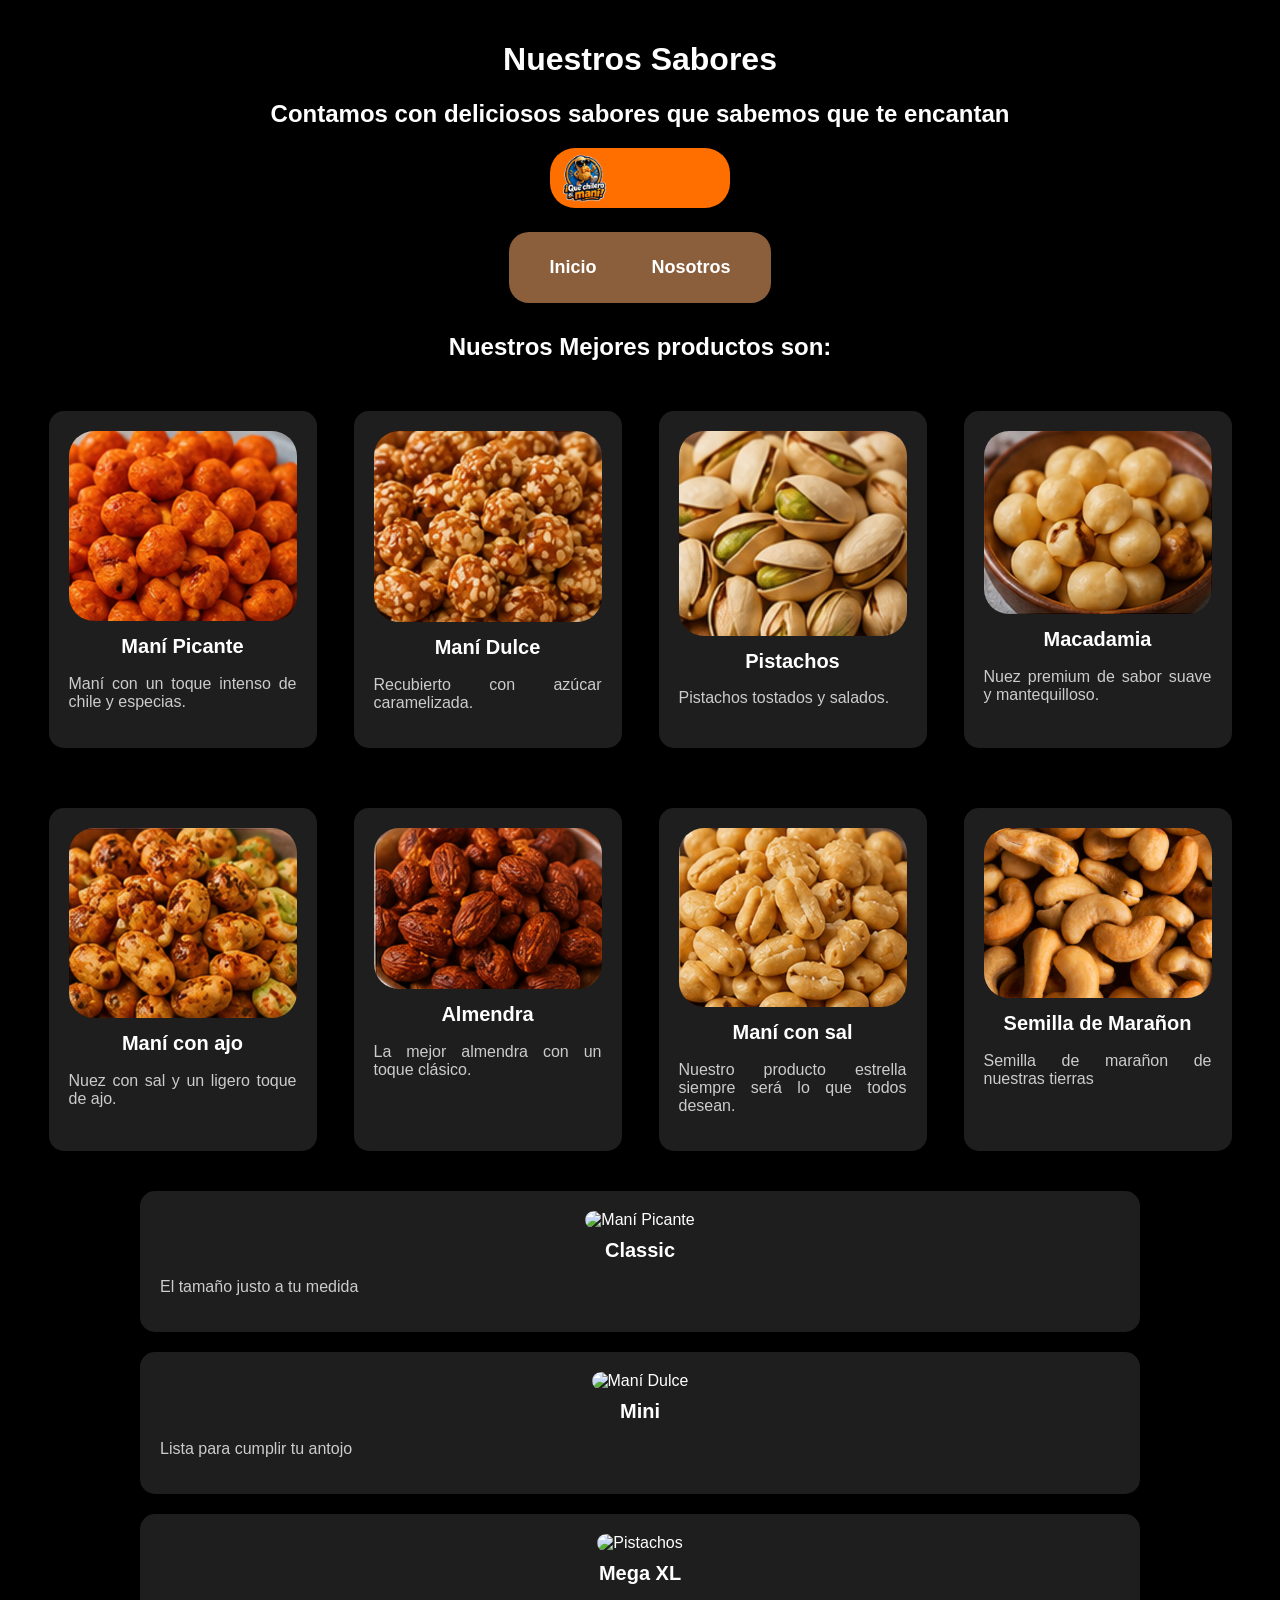
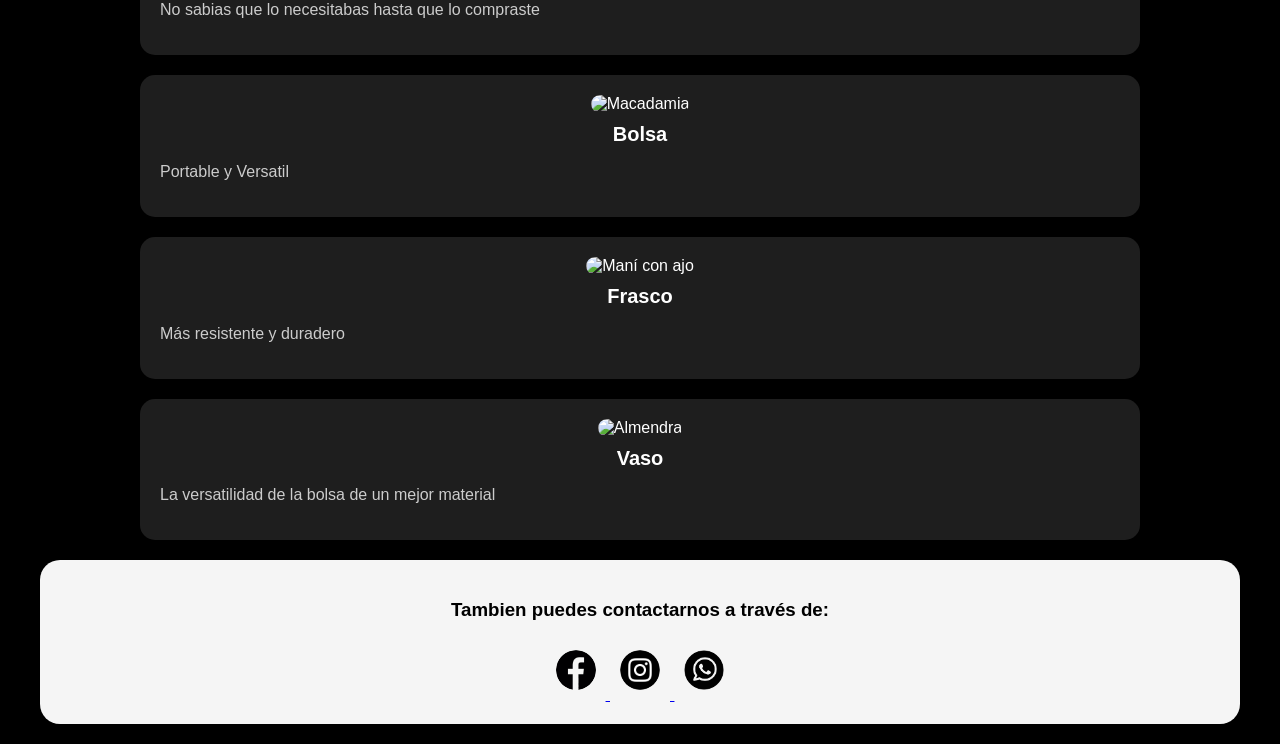
==== Catalogo_JDAH.html @ a7976452 "Update Catalogo_JDAH.html" ====
<!DOCTYPE html>
<html lang="es">
<head>
  <meta charset="UTF-8">
  <meta name="viewport" content="width=device-width, initial-scale=1.0">
  <title>Catálogo</title>
  <link rel="stylesheet" href="stylecatalogo.css">
</head>
<body>
  <div class="container">
    <header>
      <h1>Nuestros Sabores</h1>
      <h2>Contamos con deliciosos sabores que sabemos que te encantan</h2>
      <img src="banner.jpeg" alt="Banner" class="logo">
      <nav>
        <div class="menu">
          <a href="index.html">Inicio</a>
          <a href="Contacto_JDAH.html">Nosotros</a>
        </div>
      </nav>
    </header>

    <main>
      <h2>Nuestros Mejores productos son:</h2>
      <section class="catalogo">
        <article class="producto">
          <img src="manipicante.png" alt="Maní Picante">
          <h2>Maní Picante</h2>
          <p>Maní con un toque intenso de chile y especias.</p>
        </article>

        <article class="producto">
          <img src="garapinado.png" alt="Maní Dulce">
          <h2>Maní Dulce</h2>
          <p>Recubierto con azúcar caramelizada.</p>
        </article>

        <article class="producto">
          <img src="pistacho.png" alt="Pistachos">
          <h2>Pistachos</h2>
          <p>Pistachos tostados y salados.</p>
        </article>

        <article class="producto">
          <img src="macadamia.png" alt="Macadamia">
          <h2>Macadamia</h2>
          <p>Nuez premium de sabor suave y mantequilloso.</p>
        </article>

        <article class="producto">
          <img src="maniconajo.png" alt="Maní con ajo">
          <h2>Maní con ajo</h2>
          <p>Nuez con sal y un ligero toque de ajo.</p>
        </article>

        <article class="producto">
          <img src="almendra.png" alt="Almendra">
          <h2>Almendra</h2>
          <p>La mejor almendra con un toque clásico.</p>
        </article>
        
        <article class="producto">
          <img src="maniconsal.png" alt="Maní con sal">
          <h2>Maní con sal</h2>
          <p>Nuestro producto estrella siempre será lo que todos desean.</p>
        </article>
              </article>

        <article class="producto">
          <img src="semillasmaranon.png" alt="Maní Dulce">
          <h2>Semilla de Marañon</h2>
          <p>Semilla de marañon de nuestras tierras</p>
        </article>
      </section>
       <section class="presentacion">
        <article class="producto">
          <img src="classic.png" alt="Maní Picante">
          <h2>Classic</h2>
          <p>El tamaño justo a tu medida</p>
        </article>

        <article class="producto">
          <img src="mini.png" alt="Maní Dulce">
          <h2>Mini</h2>
          <p>Lista para cumplir tu antojo</p>
        </article>

        <article class="producto">
          <img src="MegaXL.png" alt="Pistachos">
          <h2>Mega XL</h2>
          <p>No sabias que lo necesitabas hasta que lo compraste</p>
        </article>

        <article class="producto">
          <img src="bolsa.png" alt="Macadamia">
          <h2>Bolsa</h2>
          <p>Portable y Versatil</p>
        </article>

        <article class="producto">
          <img src="frasco.png" alt="Maní con ajo">
          <h2>Frasco</h2>
          <p>Más resistente y duradero</p>
        </article>

        <article class="producto">
          <img src="vaso.png" alt="Almendra">
          <h2>Vaso</h2>
          <p>La versatilidad de la bolsa de un mejor material</p>
        </article>
      </section>
    </main>

    <footer>
            <h3>Tambien puedes contactarnos a través de:</h3>
            <a href="https://www.facebook.com/" target="_blank">
                <img src="Facebook.png" alt="Facebook" width="40" height="40" />
            </a>
            <a href="https://www.instagram.com/" target="_blank">
                <img src="Instagram.png" alt="Facebook" width="40" height="40" />
            </a>
            <a href="https://www.whatsapp.com/" target="_blank">
                <img src="whatsapp.png" alt="Facebook" width="40" height="40" />
            </a>
    </footer>
  </div>
</body>
</html>
---- stylecatalogo.css ----
body {
    font-family: Verdana, Geneva, Tahoma, sans-serif;
    background-color: black;
    color: white;
    margin: 0;
    padding: 20px;
    text-align: center;
}

.container {
    max-width: 1200px;
    margin: auto;
}

header {
    text-align: center;
    margin-bottom: 30px;
}

.logo {
    width: 180px;
}

img {
    max-width: 100%;
    height: auto;
    border-radius: 25px;
    transition: all 0.3s ease-in-out;
}

img:hover {
    transform: scale(1.05);
}
nav {
    display: flex;
    justify-content: center;
    margin-top: 20px;
}

.menu {
    background-color: #8B5E3C;
    padding: 15px 25px;
    border-radius: 20px;
    display: flex;
    gap: 25px;
    box-shadow: 0px 4px 10px rgba(0,0,0,0.2);
    transition: all 0.3s ease-in-out;
}

.menu a {
    color: white;
    text-decoration: none;
    font-family: Arial, sans-serif;
    font-size: 18px;
    font-weight: bold;
    padding: 10px 15px;
    border-radius: 12px;
    transition: all 0.3s ease-in-out;
}

.menu a:hover {
    background-color: rgba(255,255,255,0.25);
    transform: scale(1.1);
}

main {
    animation: fadeIn 1s ease-in-out;
}

article {
    background-color: #1E1E1E;
    padding: 25px;
    margin: 20px auto;
    border-radius: 20px;
    width: 80%;
    box-shadow: 0px 4px 12px rgba(0,0,0,0.3);
    transition: all 0.3s ease-in-out;
    animation: fadeUp 0.8s ease-in-out;
}

article:hover {
    transform: translateY(-5px);
}

article p {
    text-align: justify;
}

footer {
    background-color: whitesmoke;
    color: black;
    text-align: center;
    padding: 20px;
    border-radius: 20px;
}

footer img {
    margin: 10px;
    transition: all 0.3s ease-in-out;
}

footer img:hover {
    transform: scale(1.25);
}

@keyframes fadeIn {
    from { opacity: 0; }
    to { opacity: 1; }
}

@keyframes fadeUp {
    from { opacity: 0; transform: translateY(20px); }
    to { opacity: 1; transform: translateY(0); }
}

@media (max-width: 768px) {
    nav {
        flex-direction: column;
        align-items: center;
    }

    .menu {
        flex-direction: column;
        width: 100%;
        text-align: center;
        display: flex; 
    }

    .menu a {
        display: block;
        padding: 12px;
        font-size: 18px;
    }
}

.catalogo {
    display: grid;
    grid-template-columns: repeat(auto-fit, minmax(250px, 1fr));
    gap: 20px;
    margin-top: 30px;
}

.producto {
    background-color: #1E1E1E;
    padding: 20px;
    border-radius: 15px;
    box-shadow: 0px 4px 12px rgba(0,0,0,0.3);
    transition: all 0.3s ease-in-out;
    animation: fadeUp 0.8s ease-in-out;
}

.producto:hover {
    transform: translateY(-5px);
}

.producto h2 {
    margin-top: 10px;
    font-size: 20px;
    color: #fff;
}

.producto p {
    text-align: justify;
    font-size: 16px;
    color: #ccc;
}
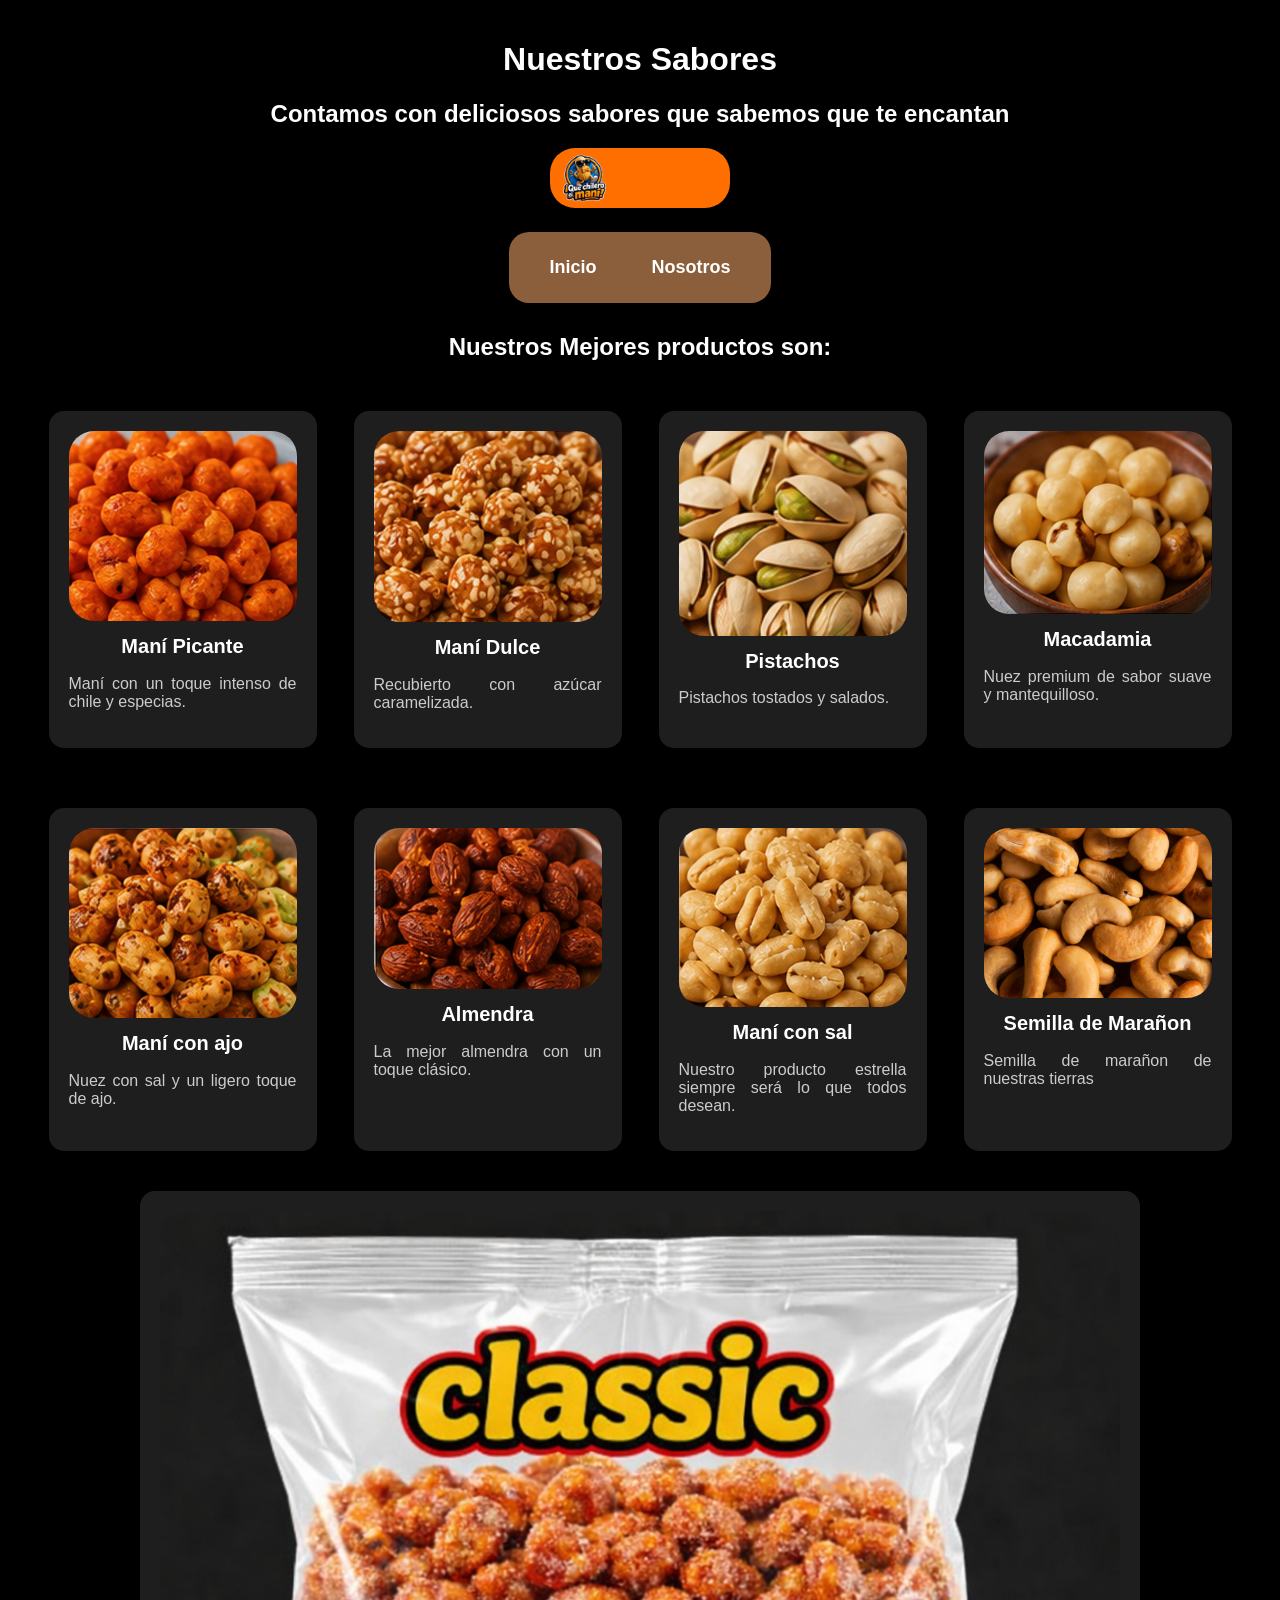
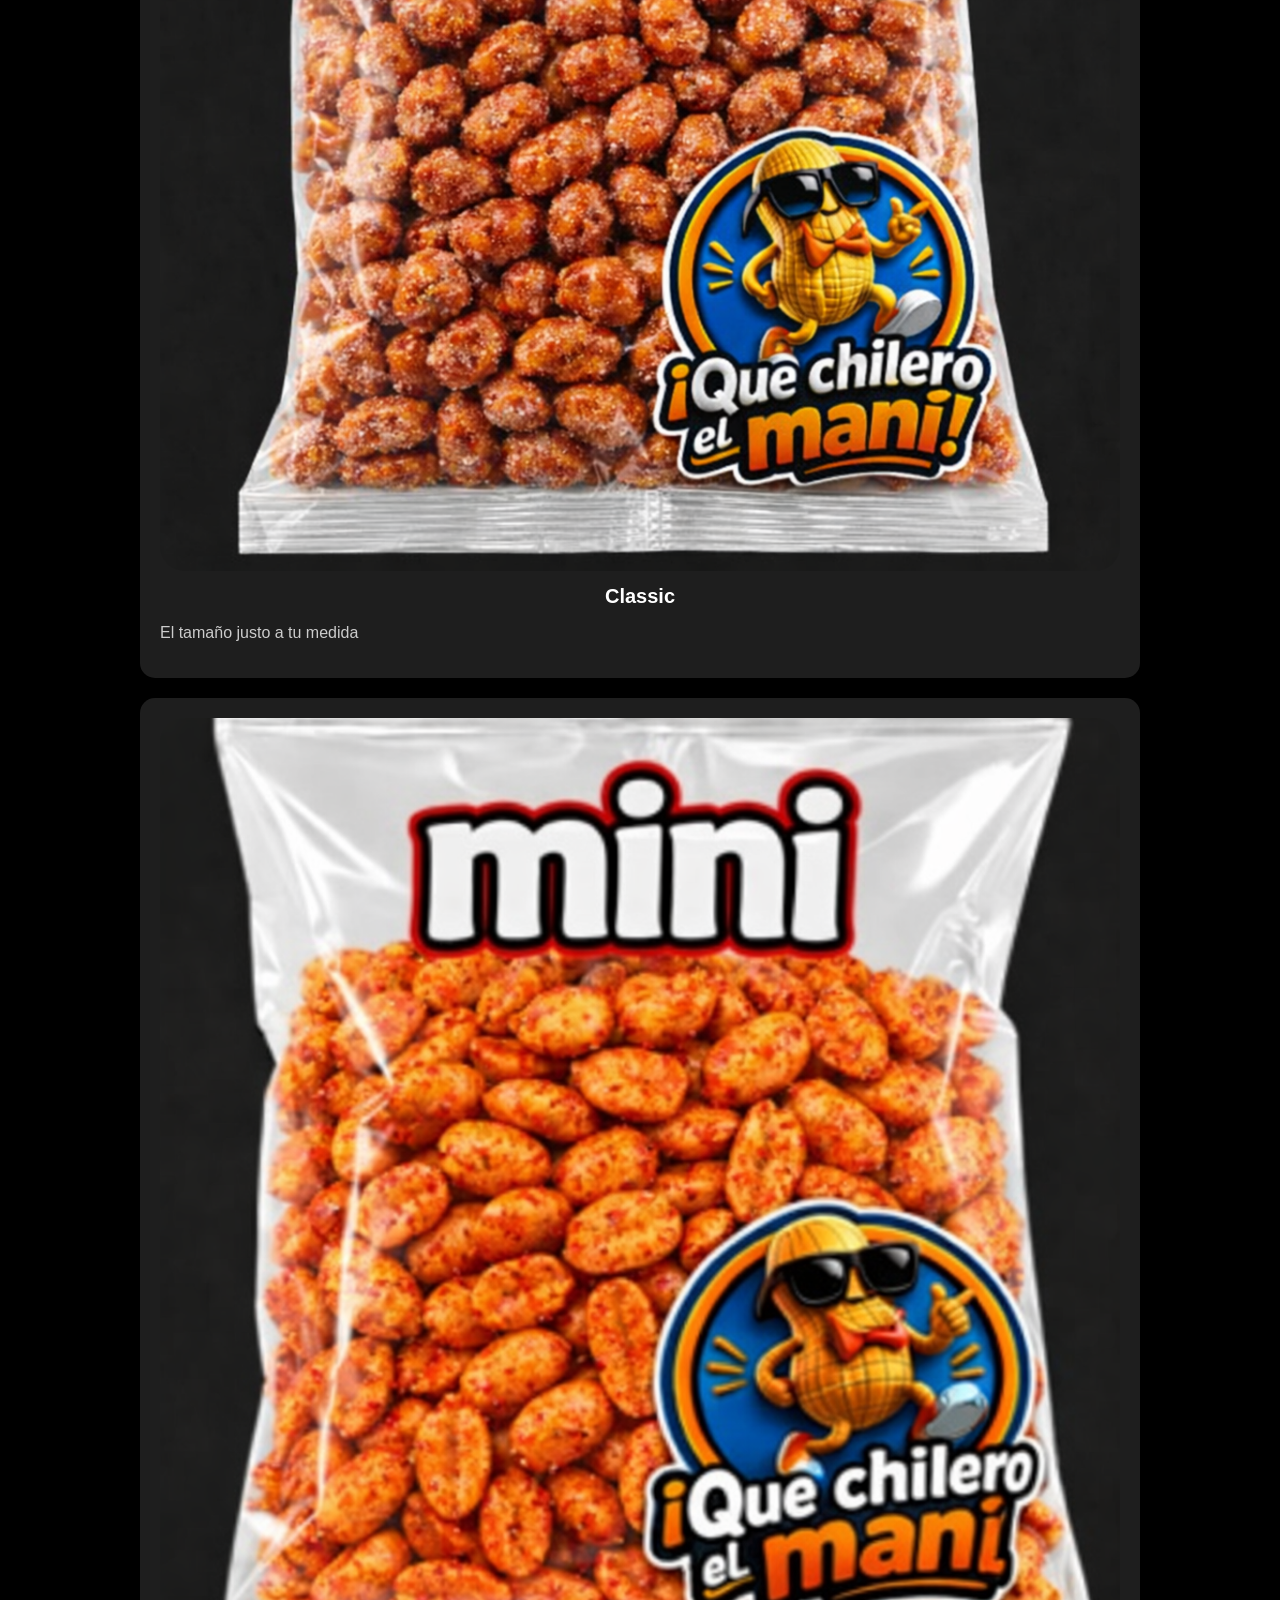
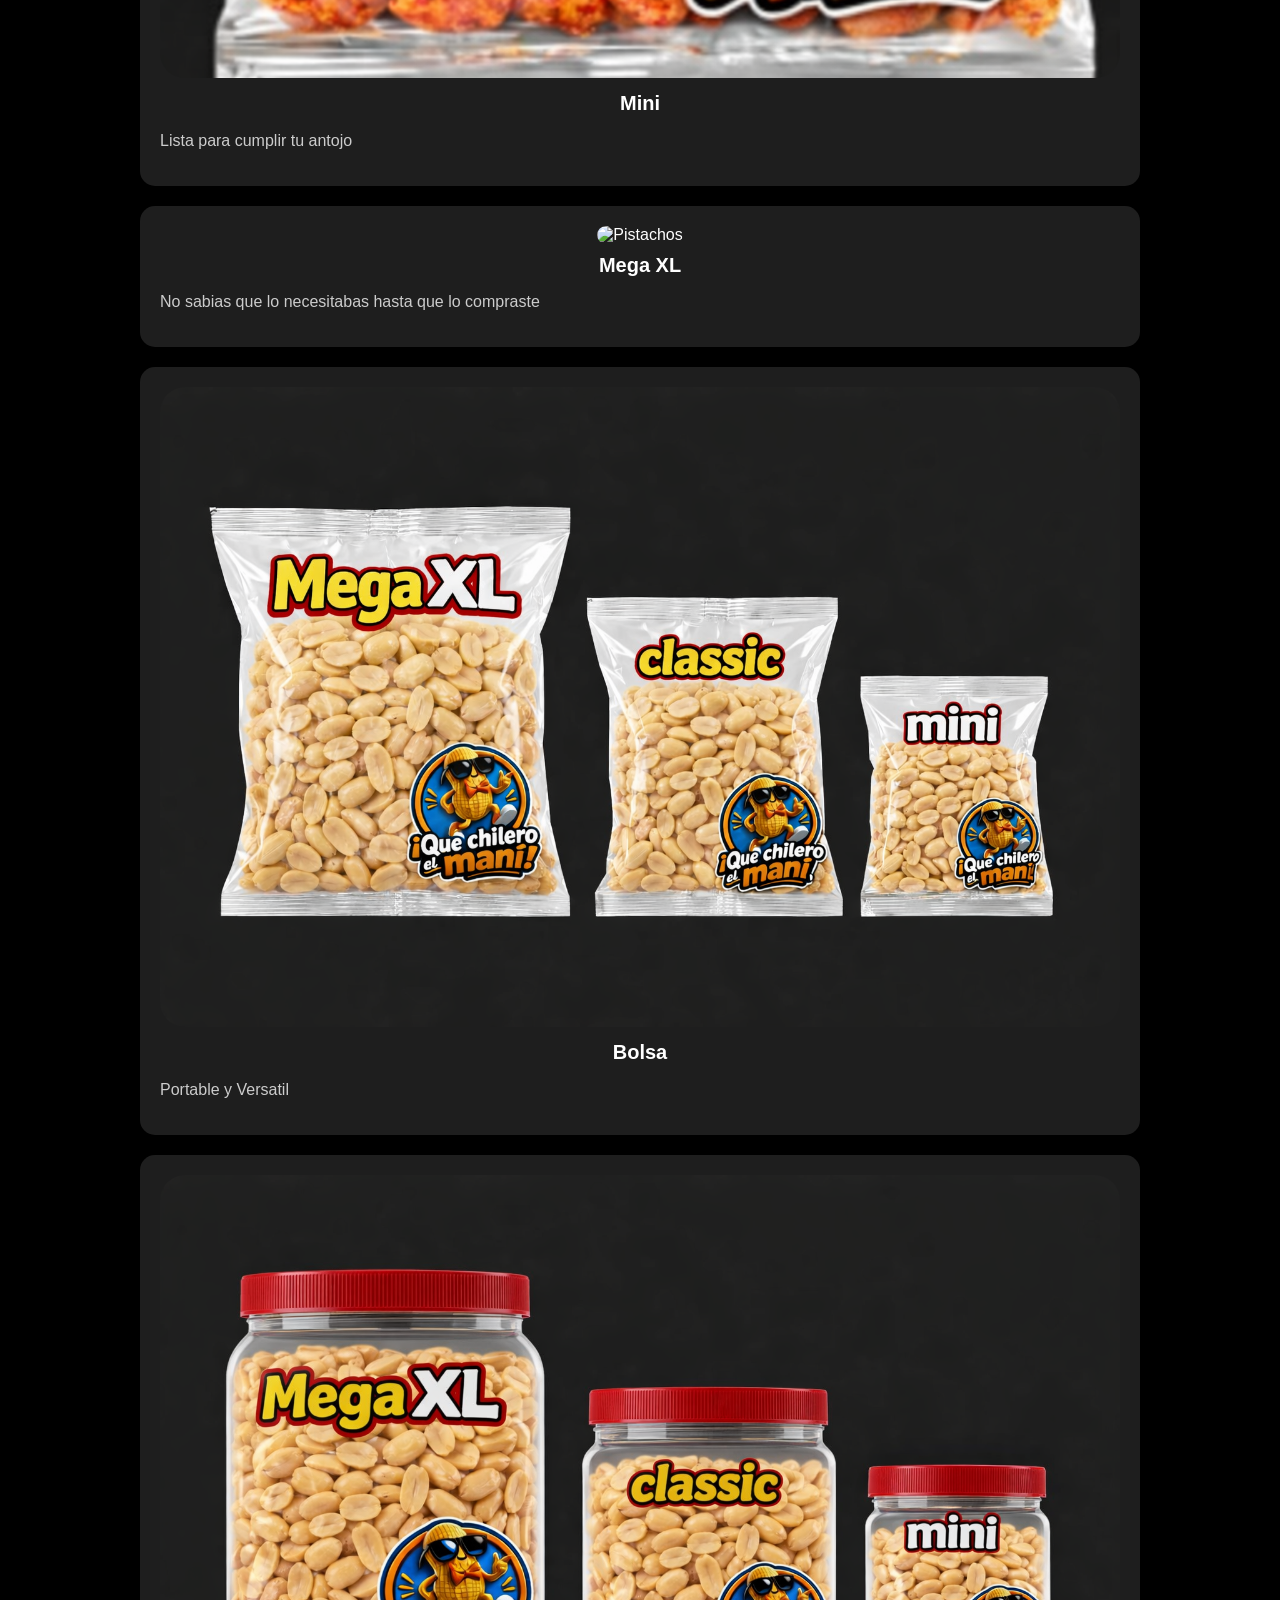
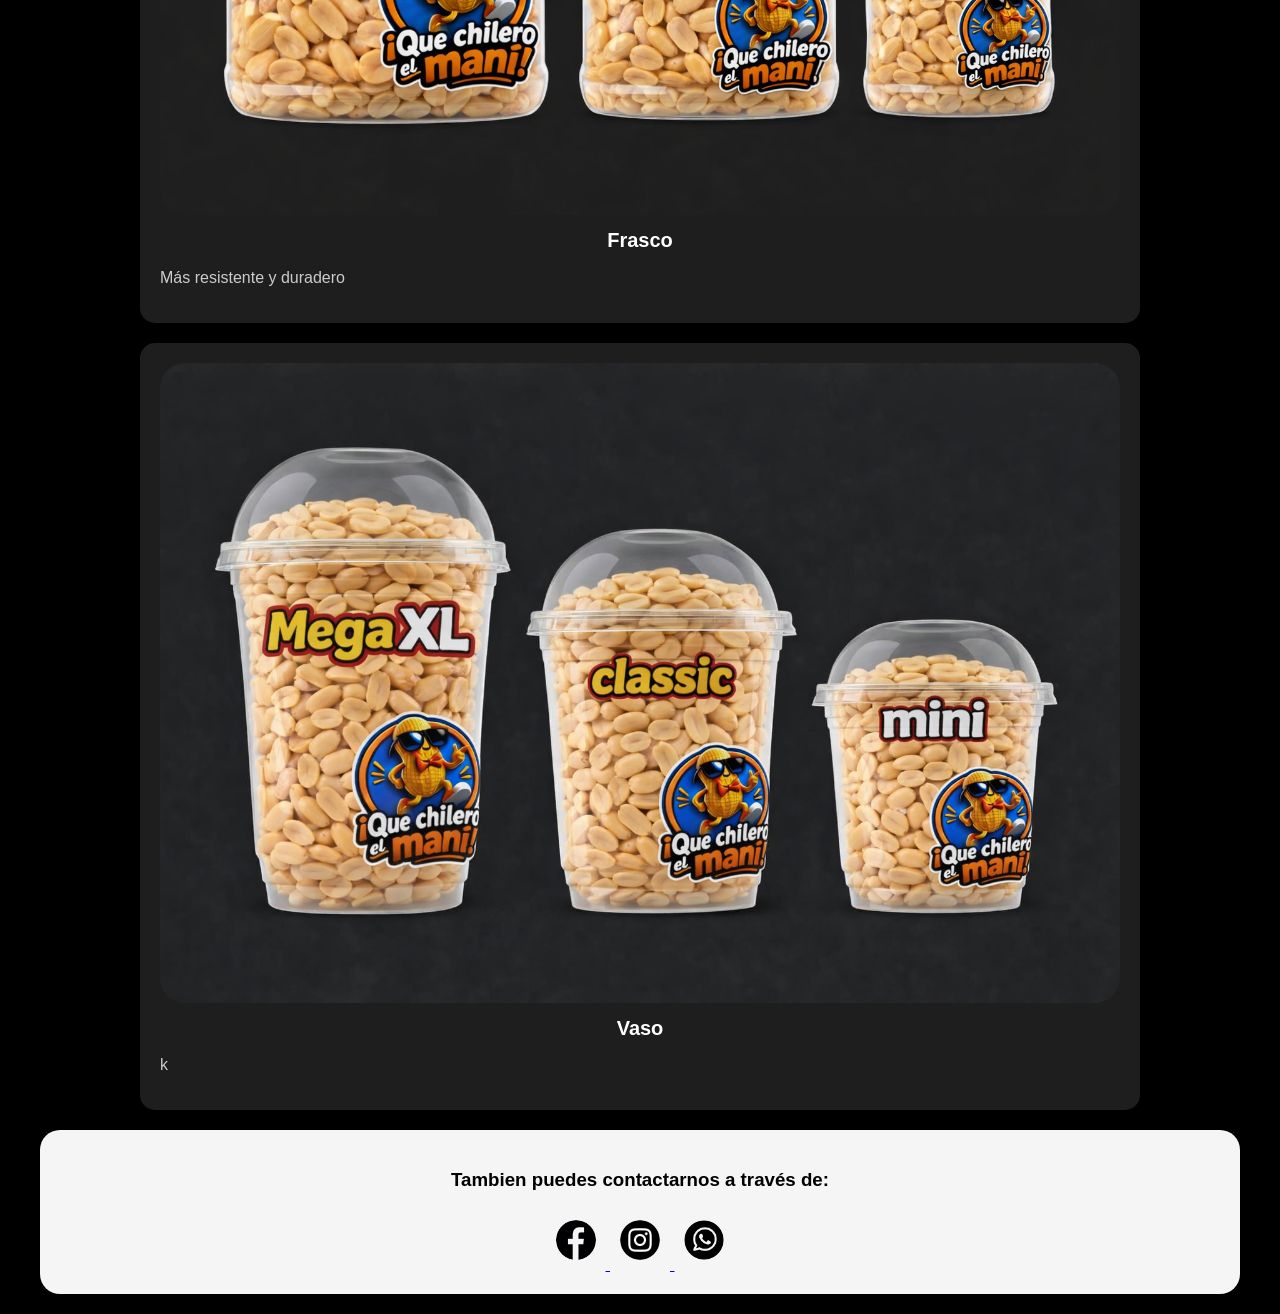
==== commit c1f317e6: "Update Catalogo_JDAH.html" ====
--- a/Catalogo_JDAH.html
+++ b/Catalogo_JDAH.html
@@ -106,7 +106,7 @@
         <article class="producto">
           <img src="vaso.png" alt="Almendra">
           <h2>Vaso</h2>
-          <p>La versatilidad de la bolsa de un mejor material</p>
+          <p>k</p>
         </article>
       </section>
     </main>
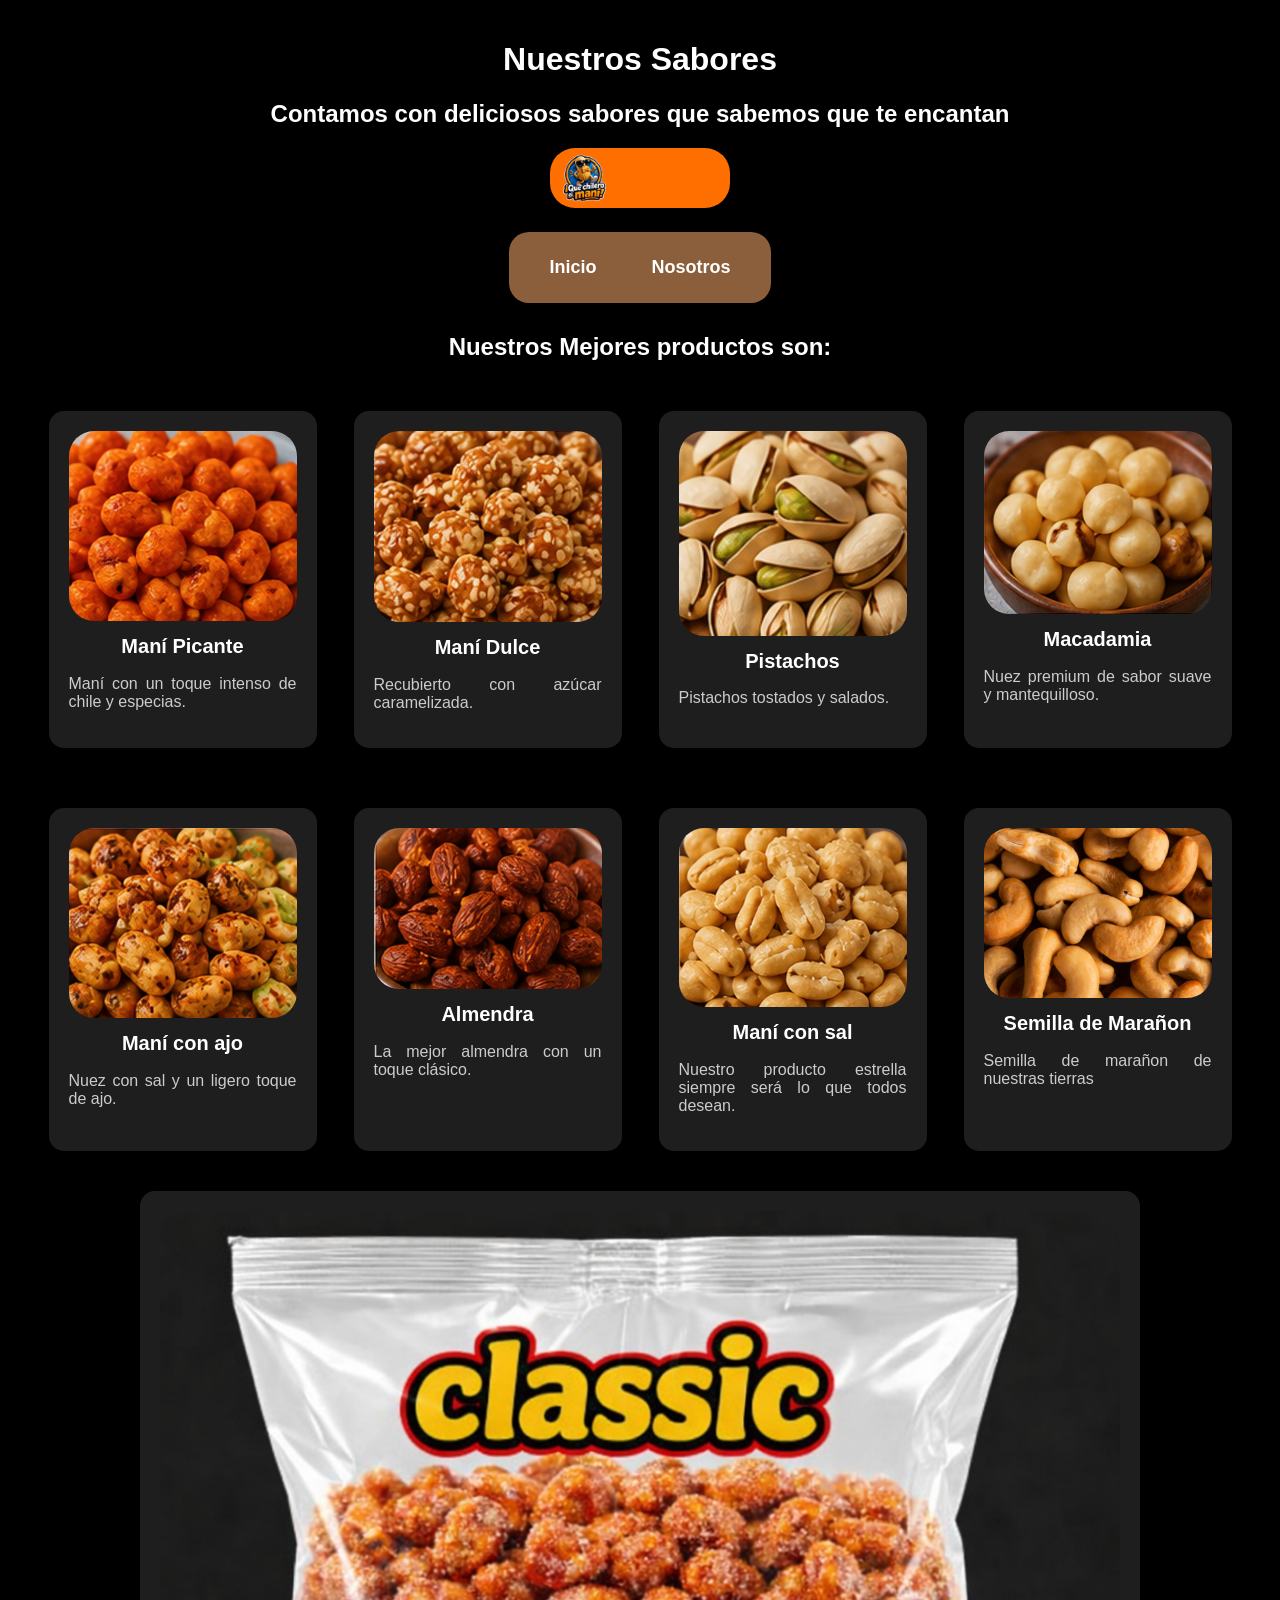
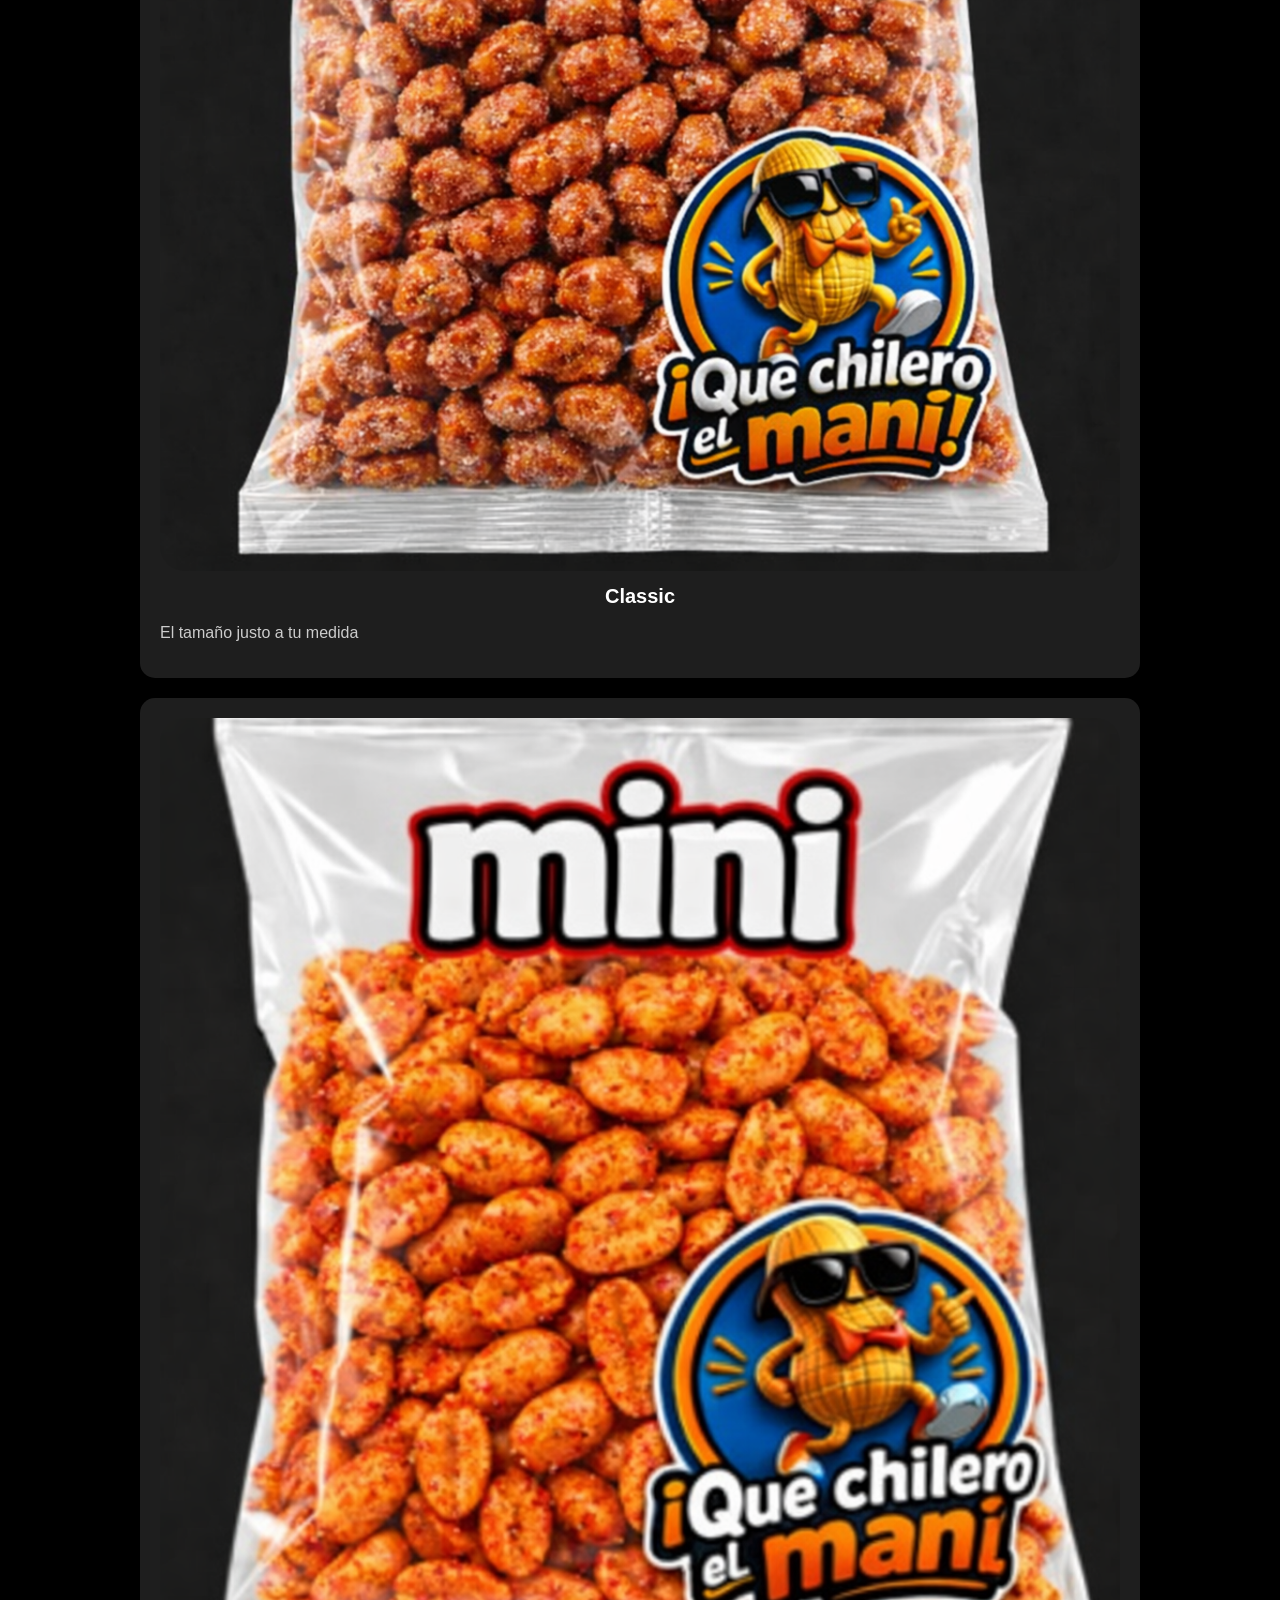
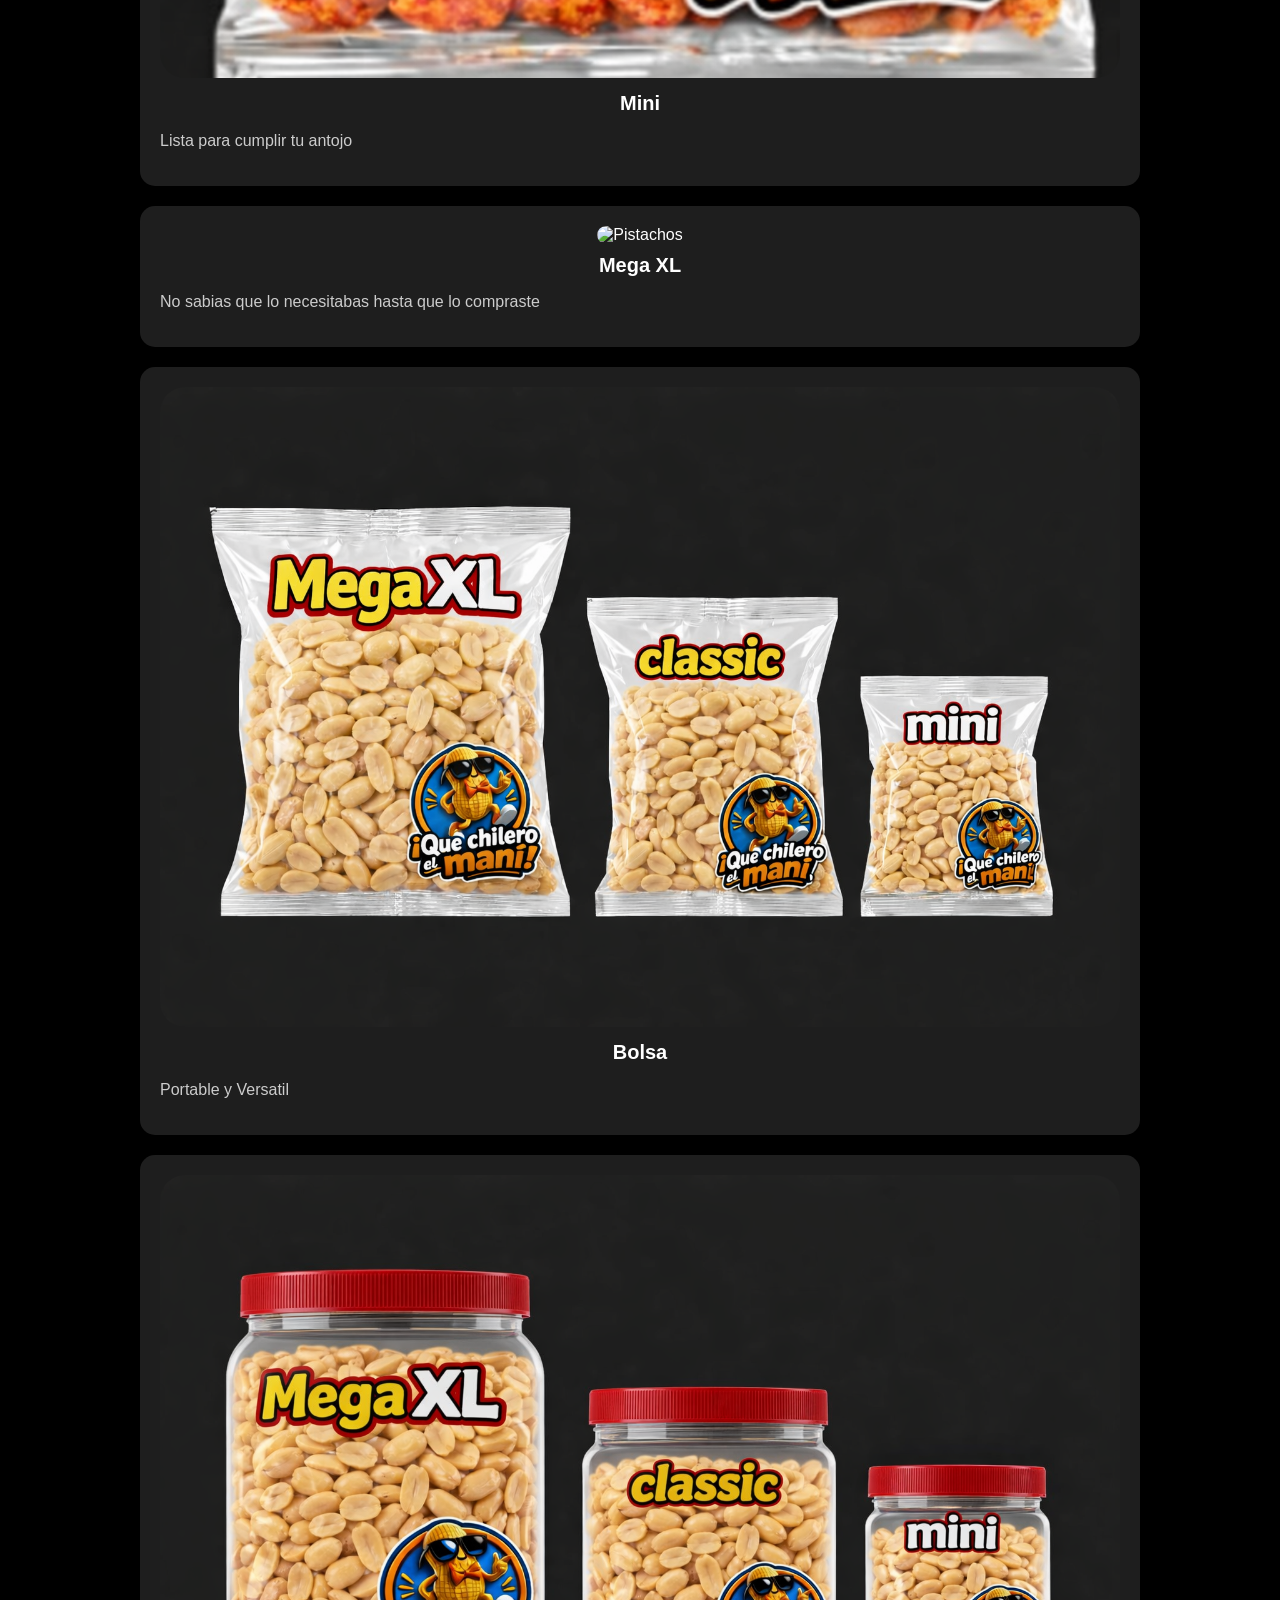
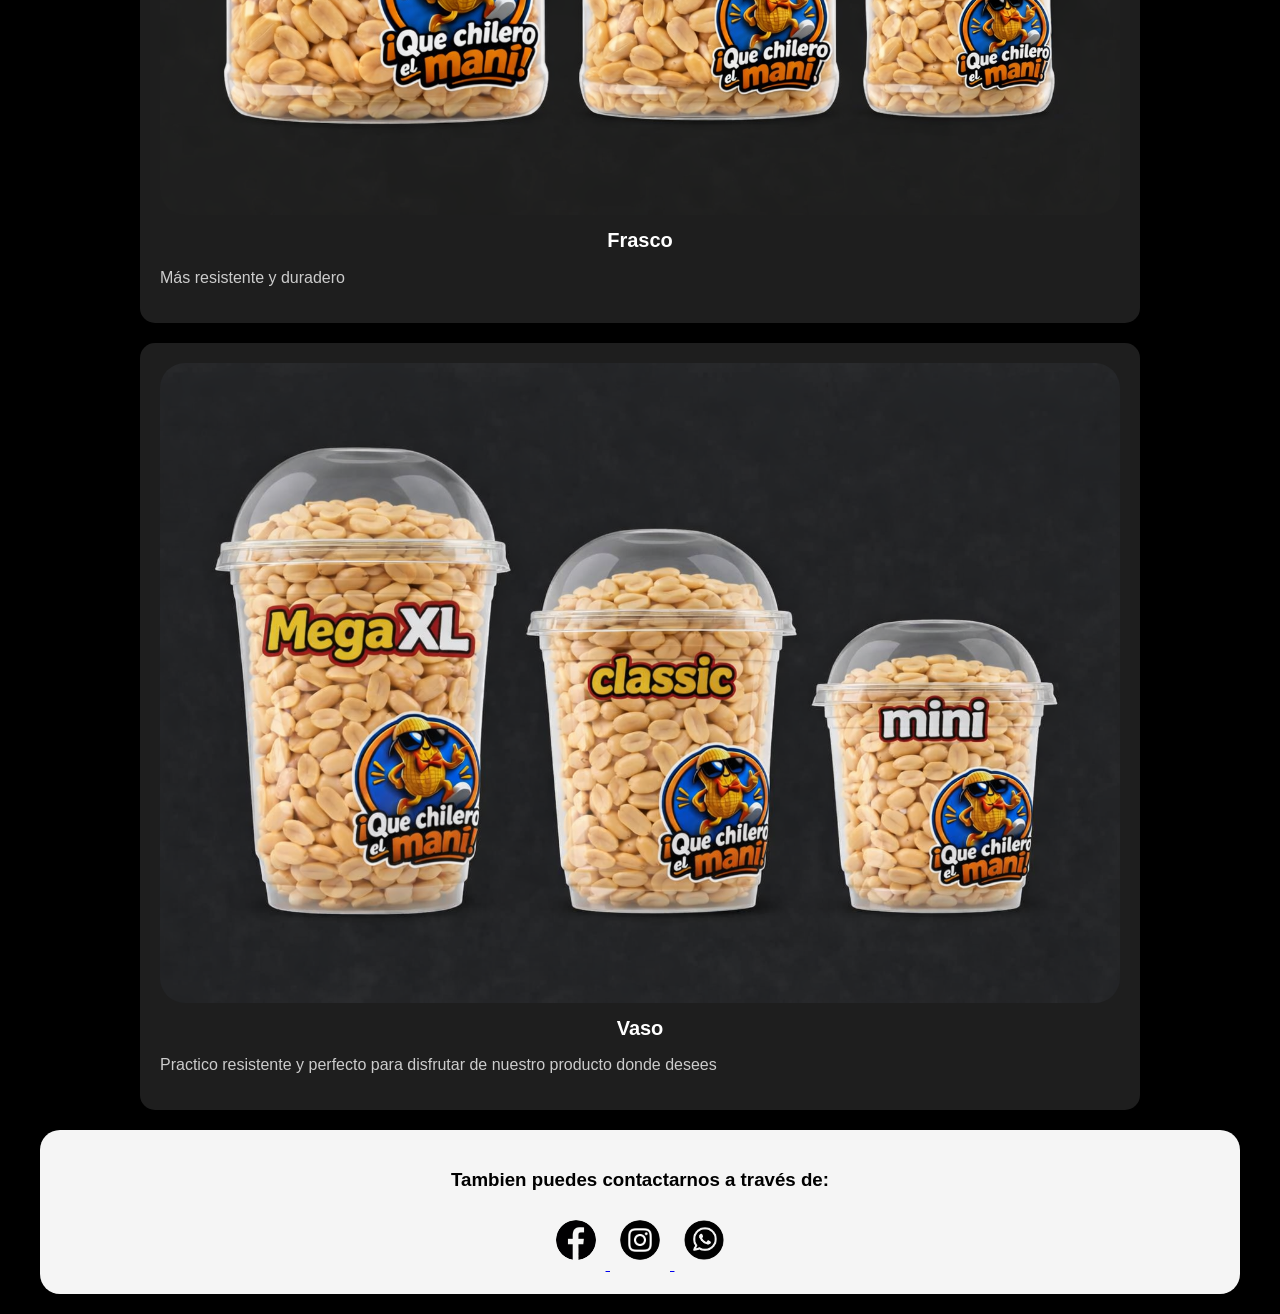
==== commit bf897012: "Update Catalogo_JDAH.html" ====
--- a/Catalogo_JDAH.html
+++ b/Catalogo_JDAH.html
@@ -106,7 +106,7 @@
         <article class="producto">
           <img src="vaso.png" alt="Almendra">
           <h2>Vaso</h2>
-          <p>k</p>
+          <p>Practico resistente y perfecto para disfrutar de nuestro producto donde desees</p>
         </article>
       </section>
     </main>
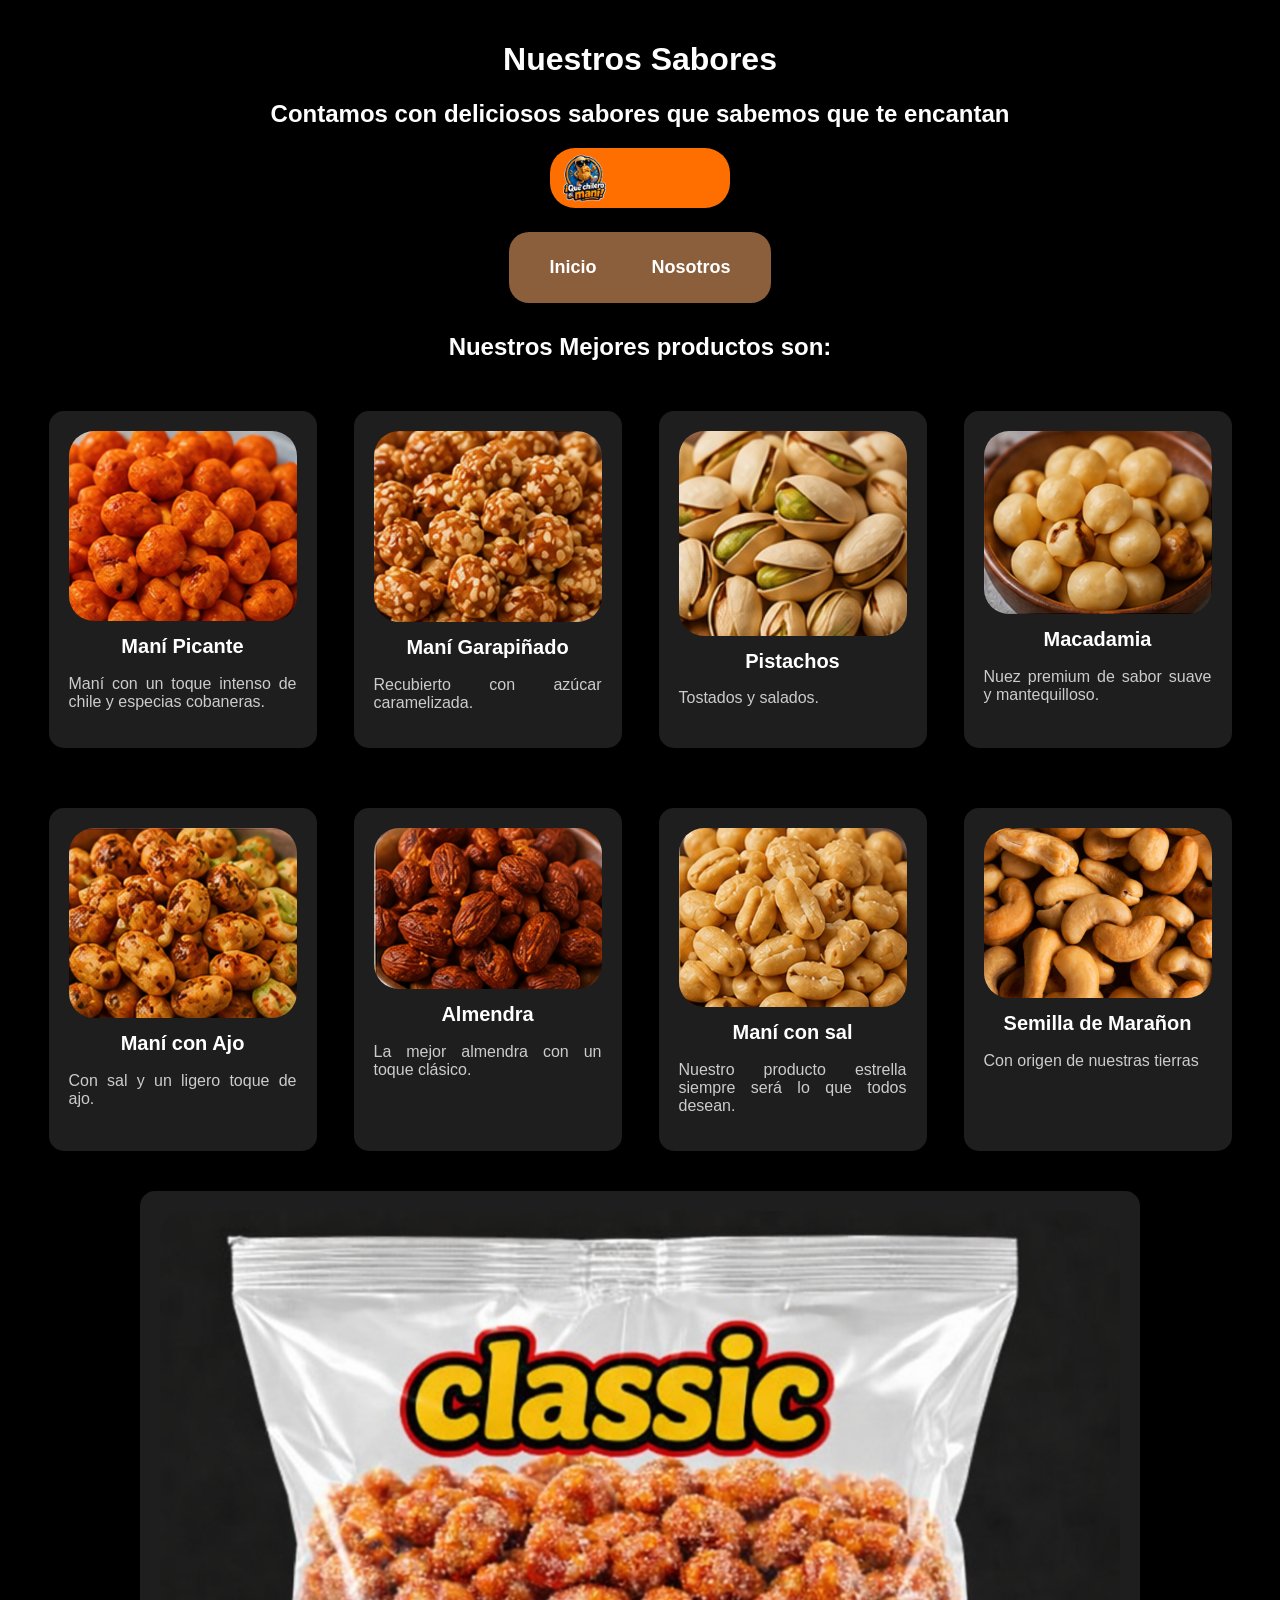
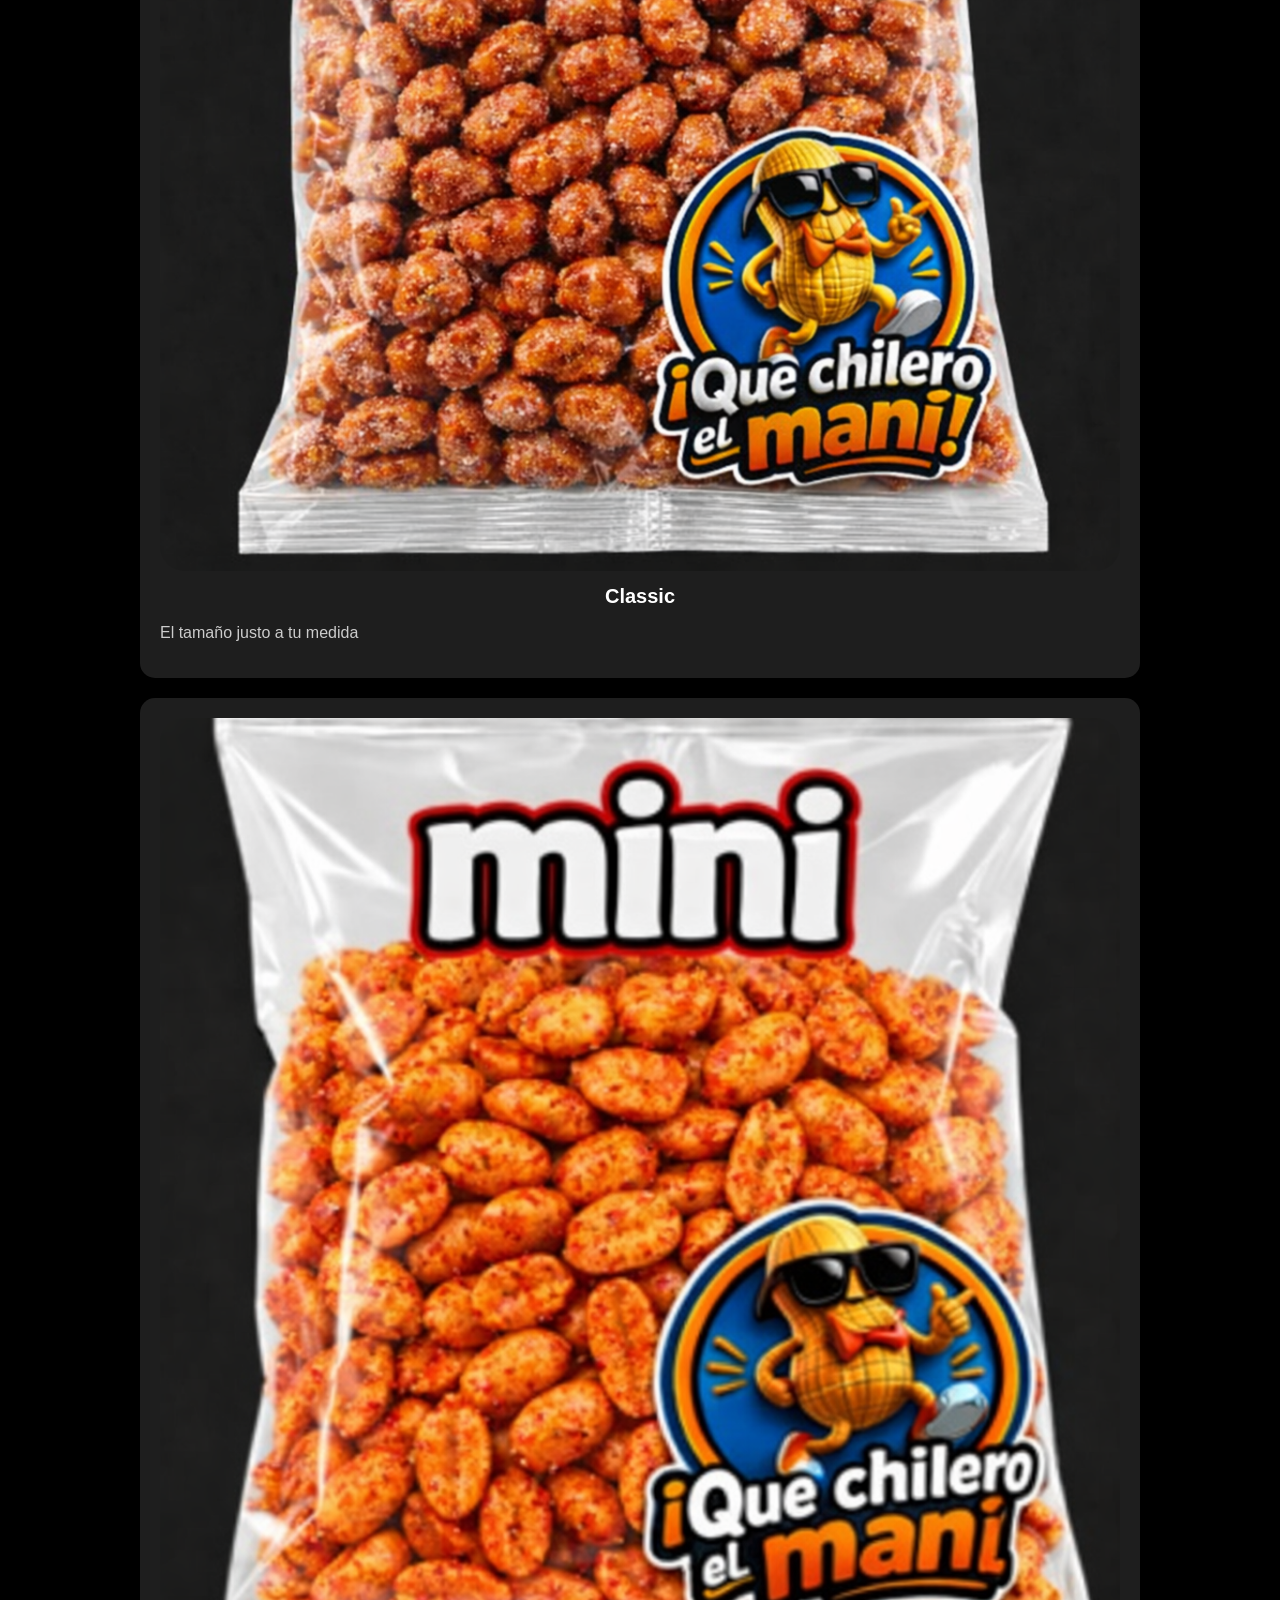
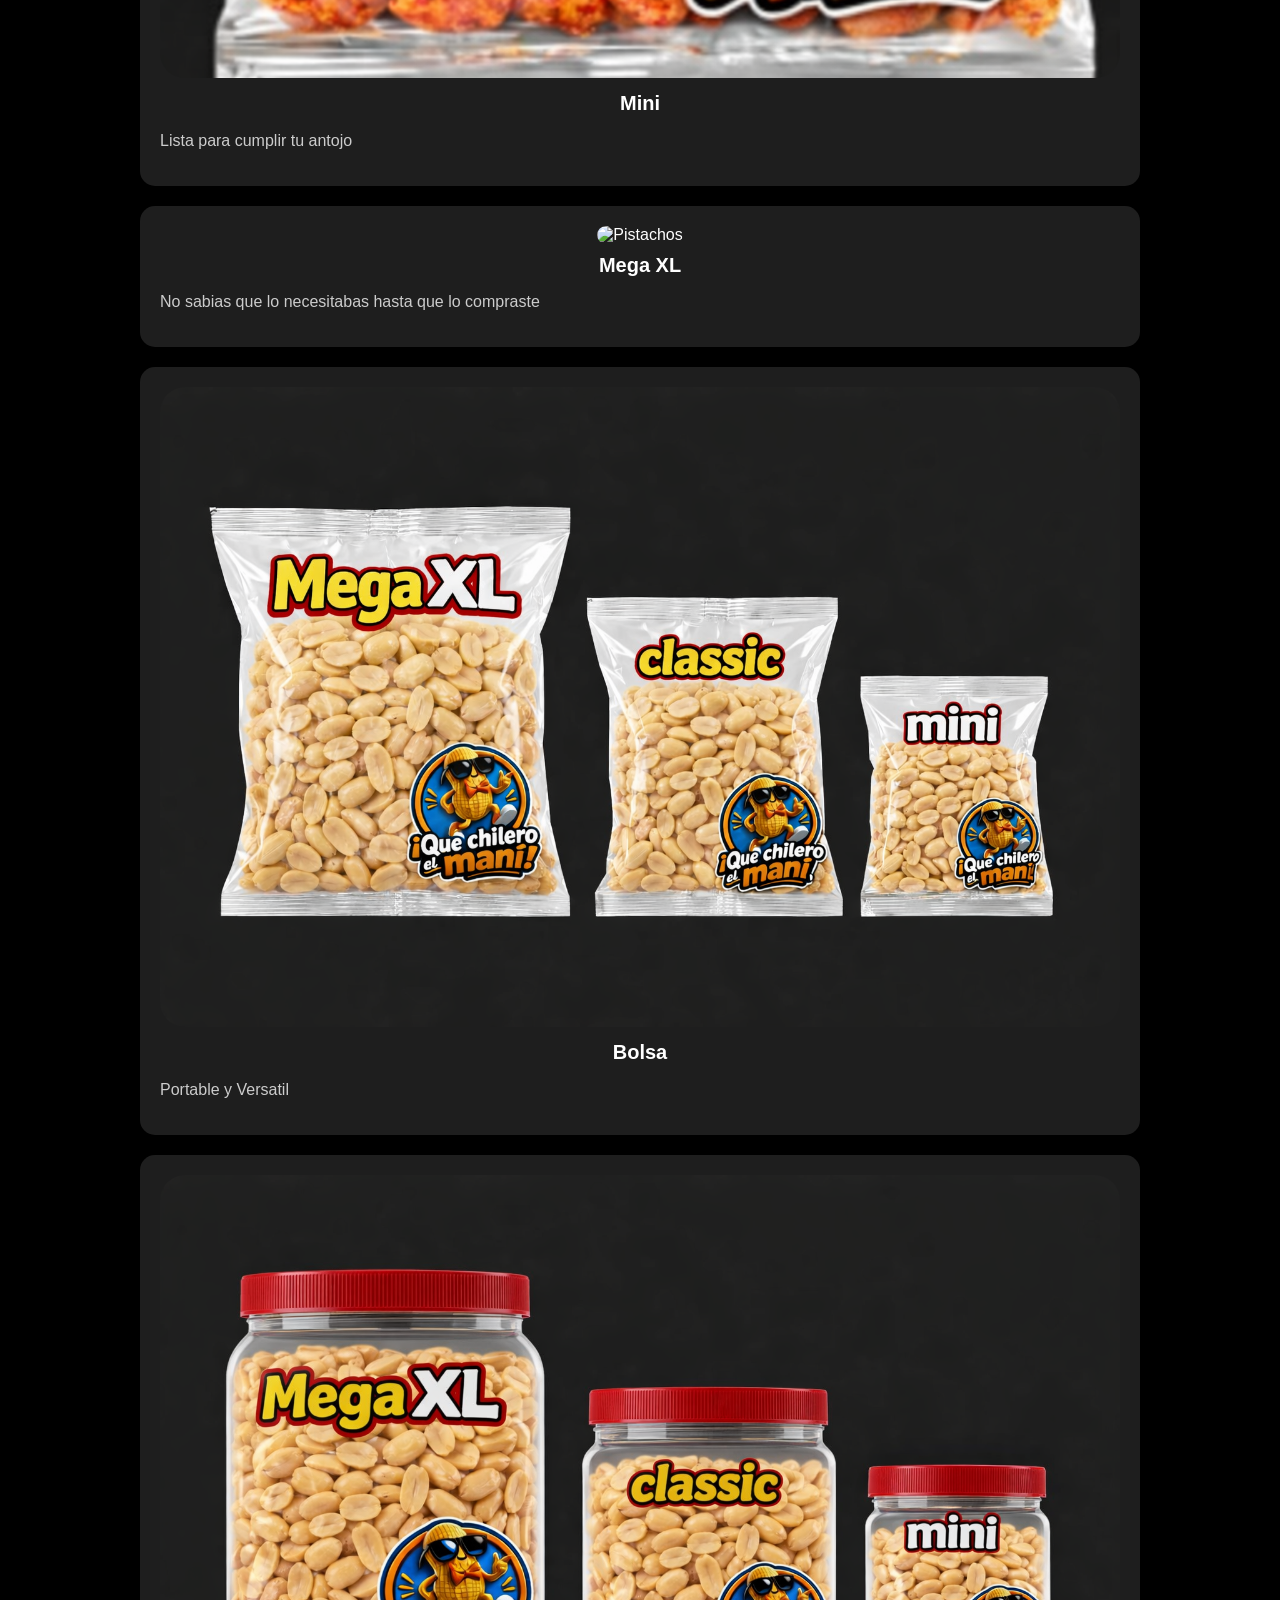
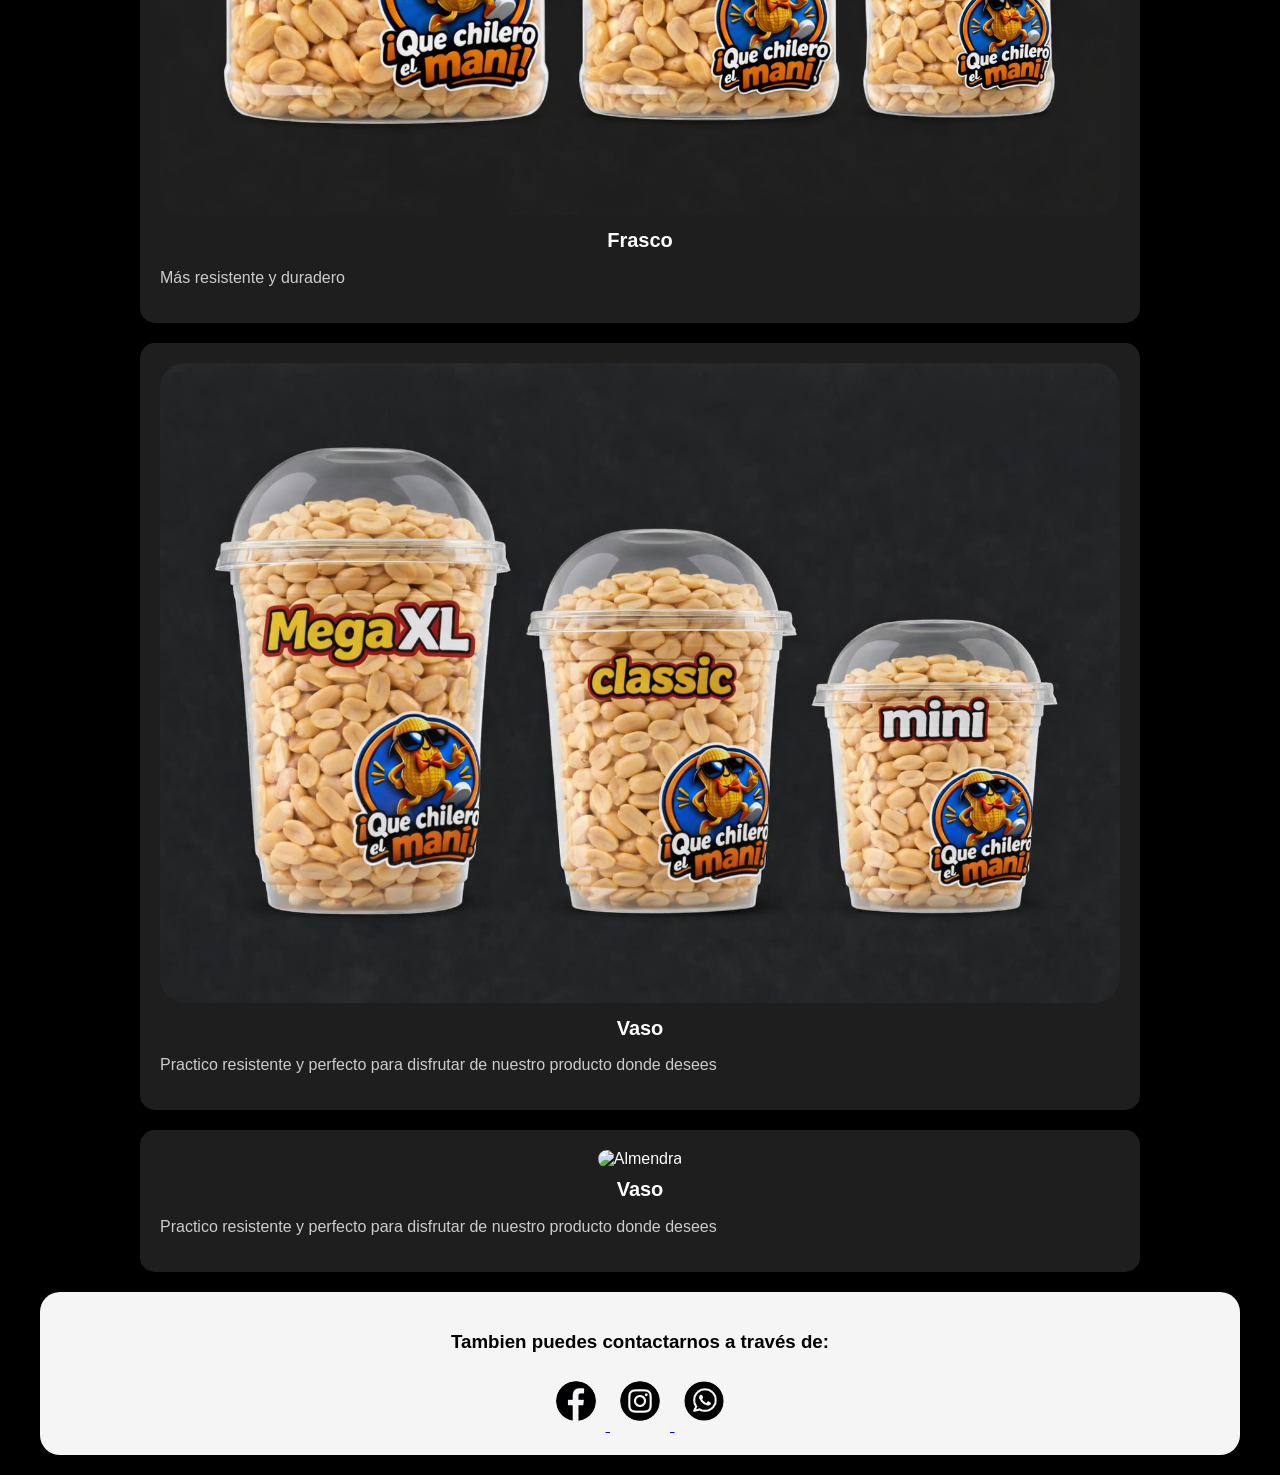
==== commit b79b8efe: "Update Catalogo_JDAH.html" ====
--- a/Catalogo_JDAH.html
+++ b/Catalogo_JDAH.html
@@ -26,19 +26,19 @@
         <article class="producto">
           <img src="manipicante.png" alt="Maní Picante">
           <h2>Maní Picante</h2>
-          <p>Maní con un toque intenso de chile y especias.</p>
+          <p>Maní con un toque intenso de chile y especias cobaneras.</p>
         </article>
 
         <article class="producto">
           <img src="garapinado.png" alt="Maní Dulce">
-          <h2>Maní Dulce</h2>
+          <h2>Maní Garapiñado</h2>
           <p>Recubierto con azúcar caramelizada.</p>
         </article>
 
         <article class="producto">
           <img src="pistacho.png" alt="Pistachos">
           <h2>Pistachos</h2>
-          <p>Pistachos tostados y salados.</p>
+          <p>Tostados y salados.</p>
         </article>
 
         <article class="producto">
@@ -49,8 +49,8 @@
 
         <article class="producto">
           <img src="maniconajo.png" alt="Maní con ajo">
-          <h2>Maní con ajo</h2>
-          <p>Nuez con sal y un ligero toque de ajo.</p>
+          <h2>Maní con Ajo</h2>
+          <p>Con sal y un ligero toque de ajo.</p>
         </article>
 
         <article class="producto">
@@ -69,7 +69,7 @@
         <article class="producto">
           <img src="semillasmaranon.png" alt="Maní Dulce">
           <h2>Semilla de Marañon</h2>
-          <p>Semilla de marañon de nuestras tierras</p>
+          <p>Con origen de nuestras tierras</p>
         </article>
       </section>
        <section class="presentacion">
@@ -86,7 +86,7 @@
         </article>
 
         <article class="producto">
-          <img src="MegaXL.png" alt="Pistachos">
+          <img src="Megaxl.png" alt="Pistachos">
           <h2>Mega XL</h2>
           <p>No sabias que lo necesitabas hasta que lo compraste</p>
         </article>
@@ -109,6 +109,11 @@
           <p>Practico resistente y perfecto para disfrutar de nuestro producto donde desees</p>
         </article>
       </section>
+          <article class="producto">
+          <img src="todosdisponibles.png" alt="Almendra">
+          <h2>Vaso</h2>
+          <p>Practico resistente y perfecto para disfrutar de nuestro producto donde desees</p>
+        </article>
     </main>
 
     <footer>
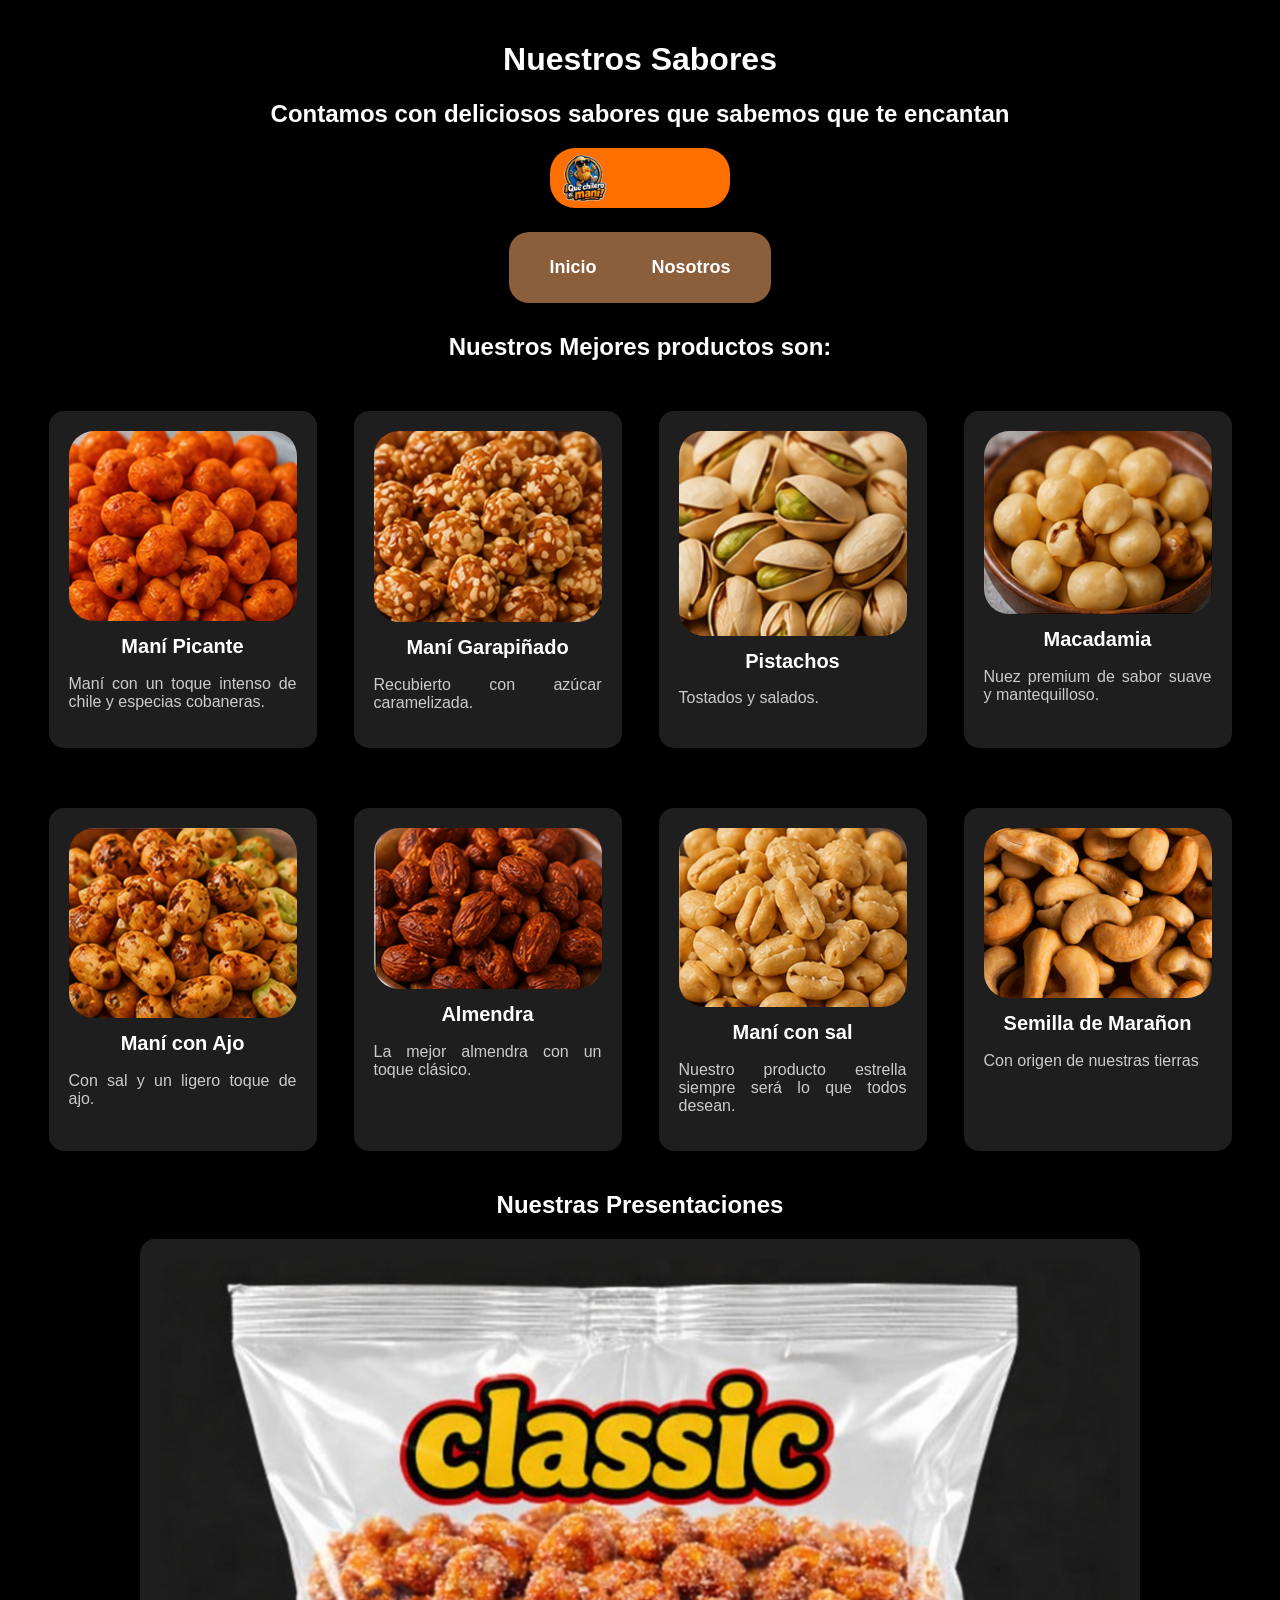
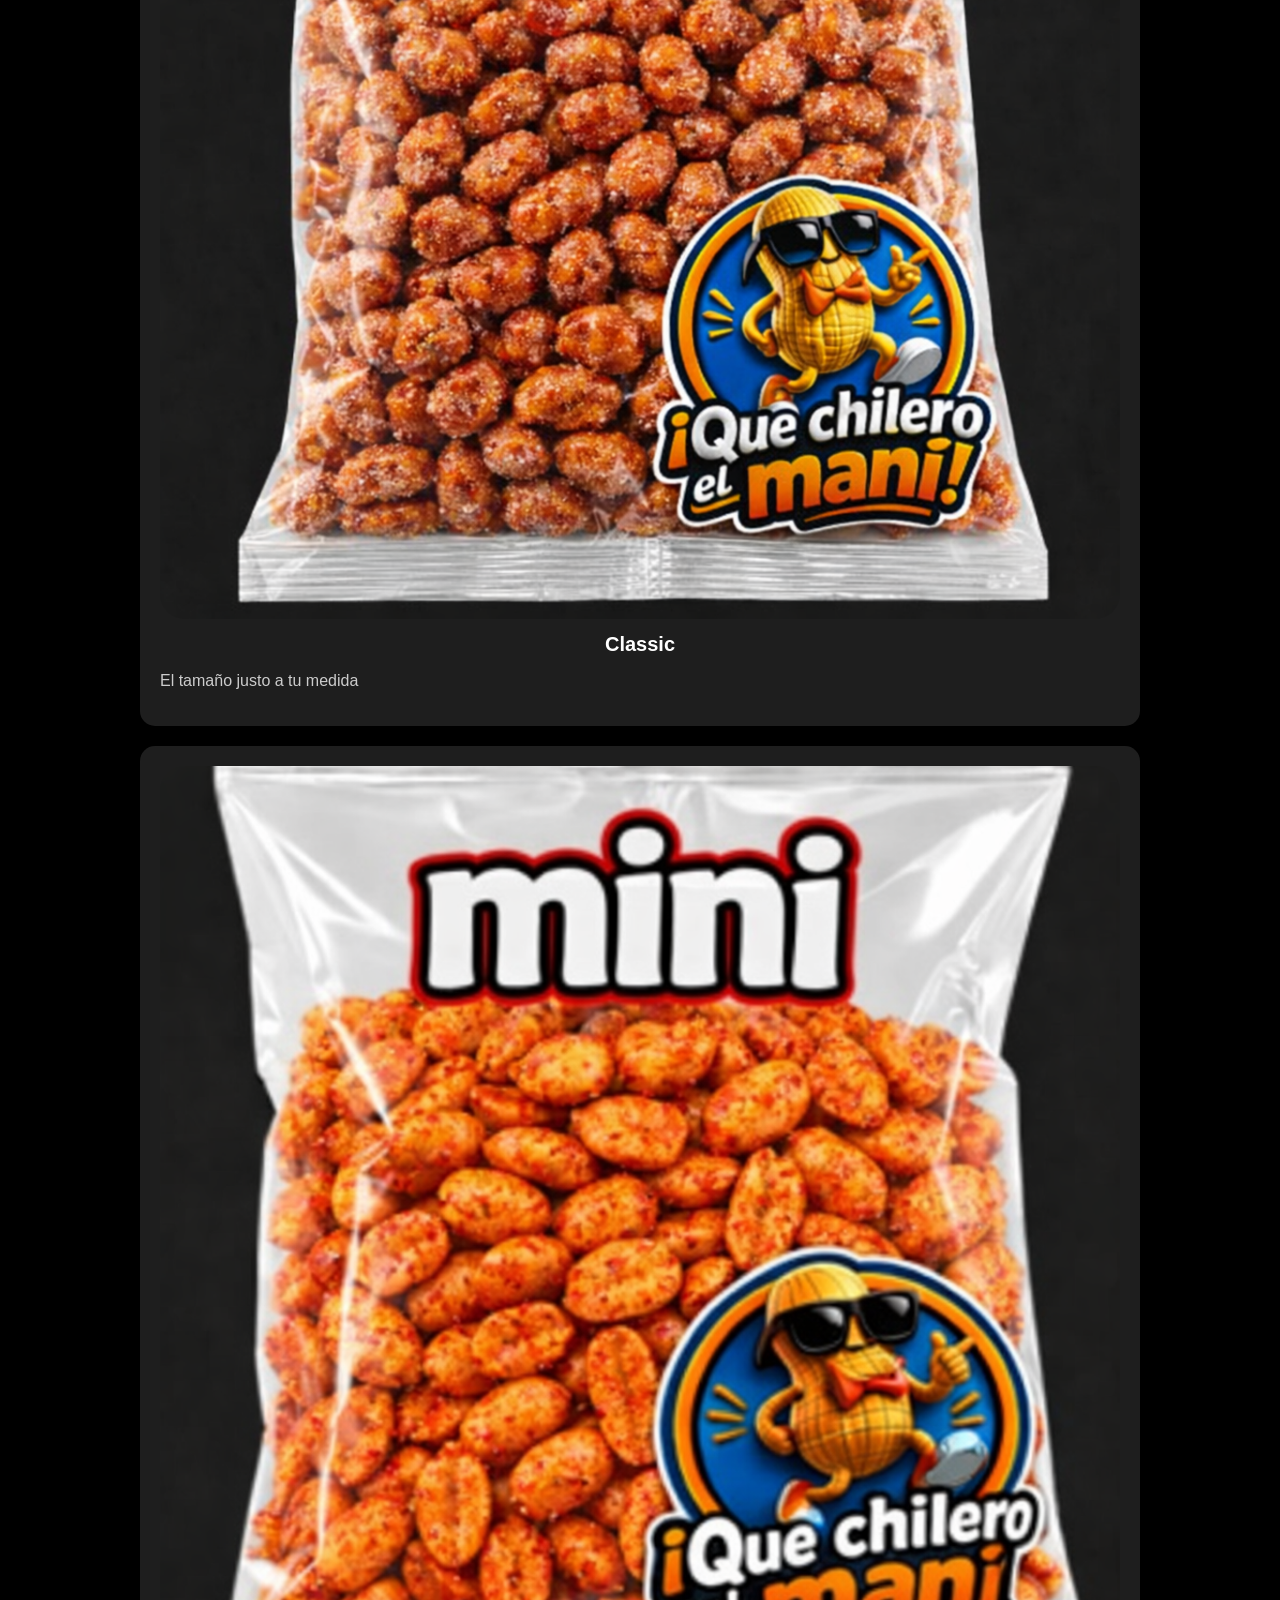
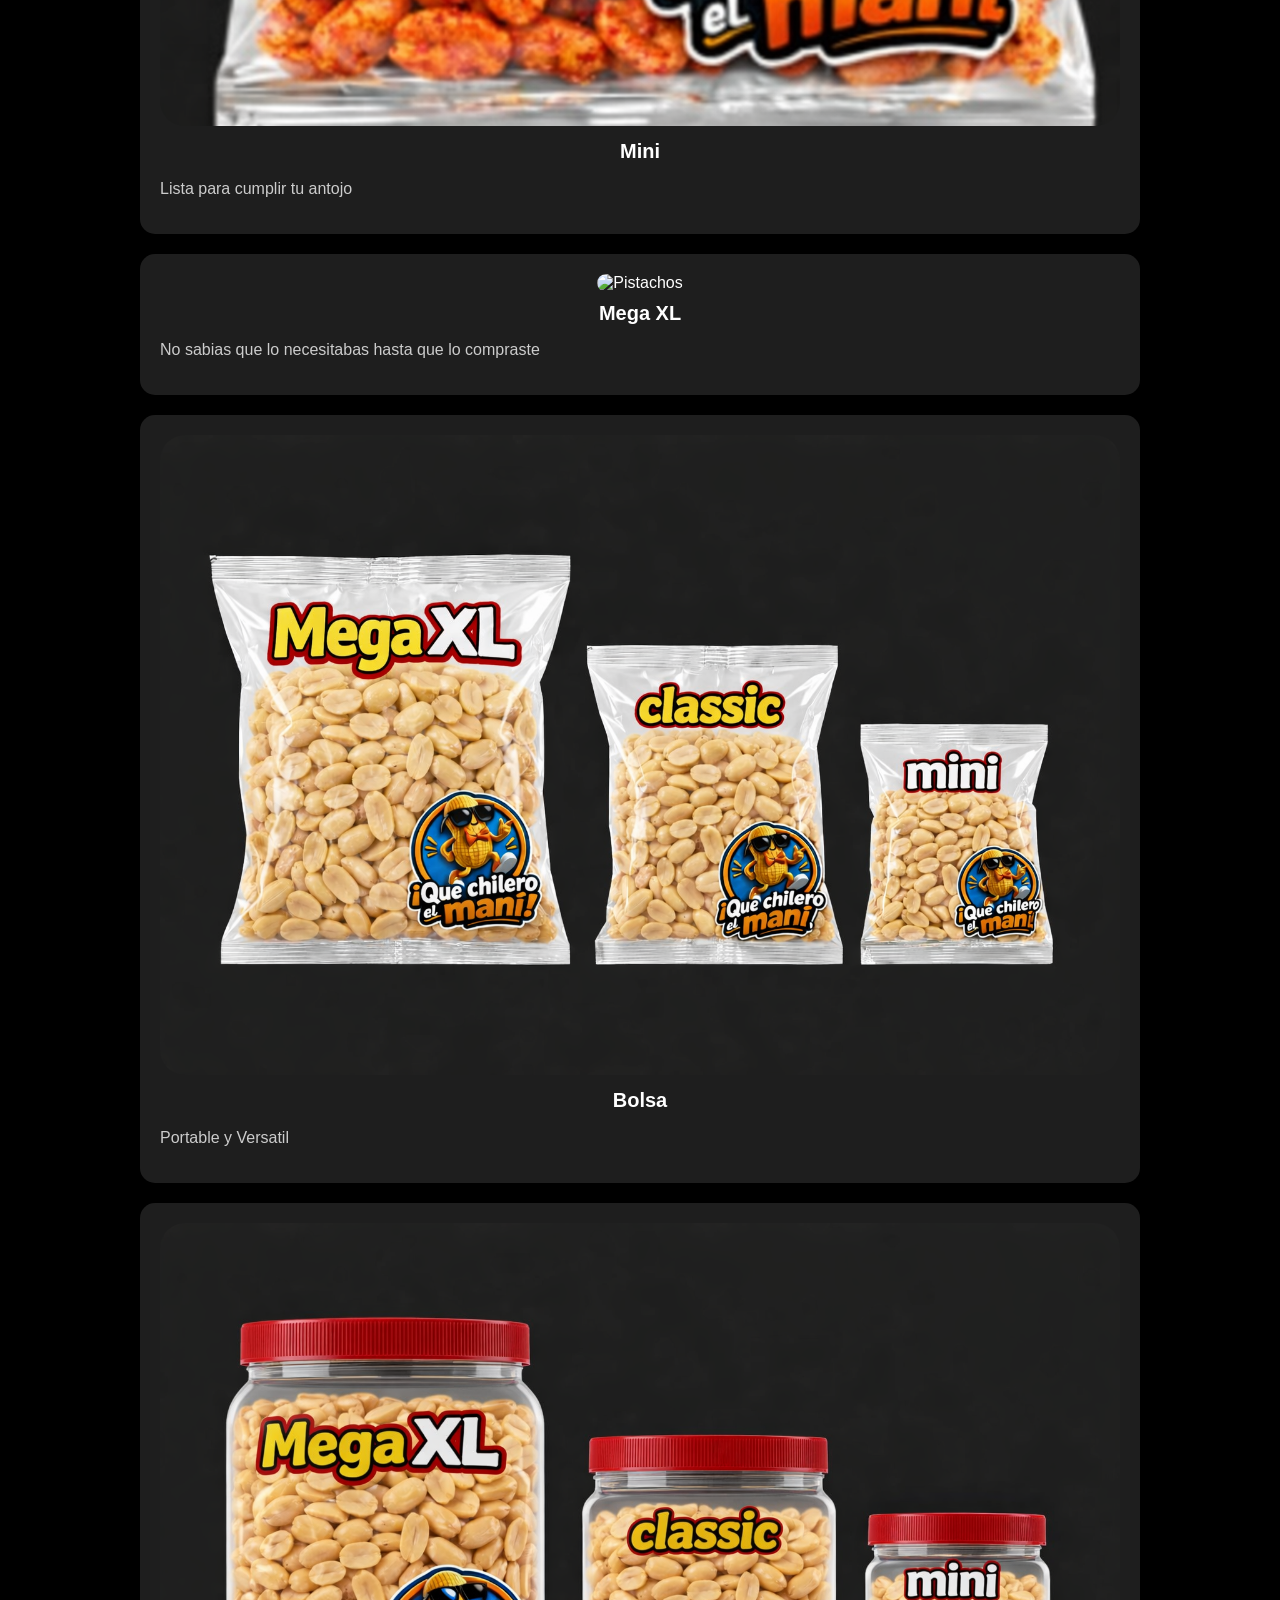
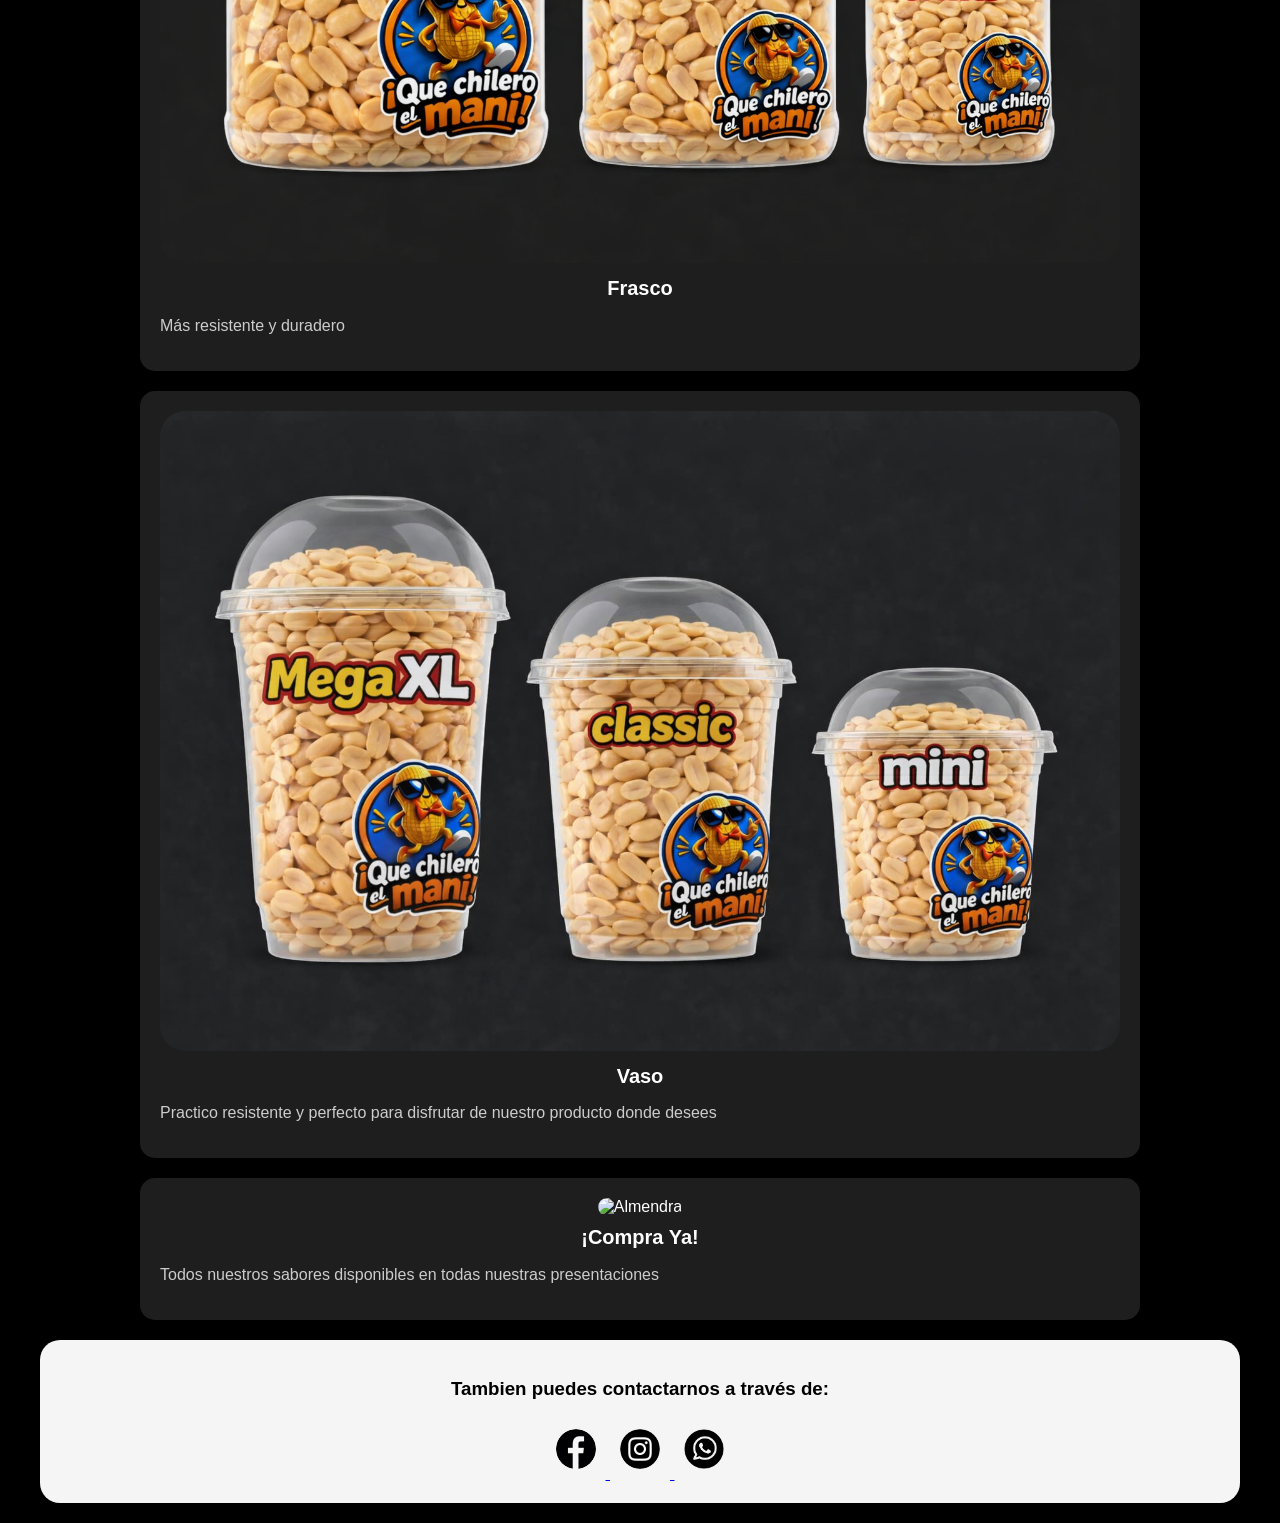
==== commit 1e45d645: "Update Catalogo_JDAH.html" ====
--- a/Catalogo_JDAH.html
+++ b/Catalogo_JDAH.html
@@ -73,6 +73,7 @@
         </article>
       </section>
        <section class="presentacion">
+           <h1>Nuestras Presentaciones</h1>
         <article class="producto">
           <img src="classic.png" alt="Maní Picante">
           <h2>Classic</h2>
@@ -86,11 +87,11 @@
         </article>
 
         <article class="producto">
-          <img src="Megaxl.png" alt="Pistachos">
+          <img src="Megaxlm.png" alt="Pistachos">
           <h2>Mega XL</h2>
           <p>No sabias que lo necesitabas hasta que lo compraste</p>
         </article>
-
+ 
         <article class="producto">
           <img src="bolsa.png" alt="Macadamia">
           <h2>Bolsa</h2>
@@ -111,8 +112,8 @@
       </section>
           <article class="producto">
           <img src="todosdisponibles.png" alt="Almendra">
-          <h2>Vaso</h2>
-          <p>Practico resistente y perfecto para disfrutar de nuestro producto donde desees</p>
+          <h2>¡Compra Ya!</h2>
+          <p>Todos nuestros sabores disponibles en todas nuestras presentaciones</p>
         </article>
     </main>
 
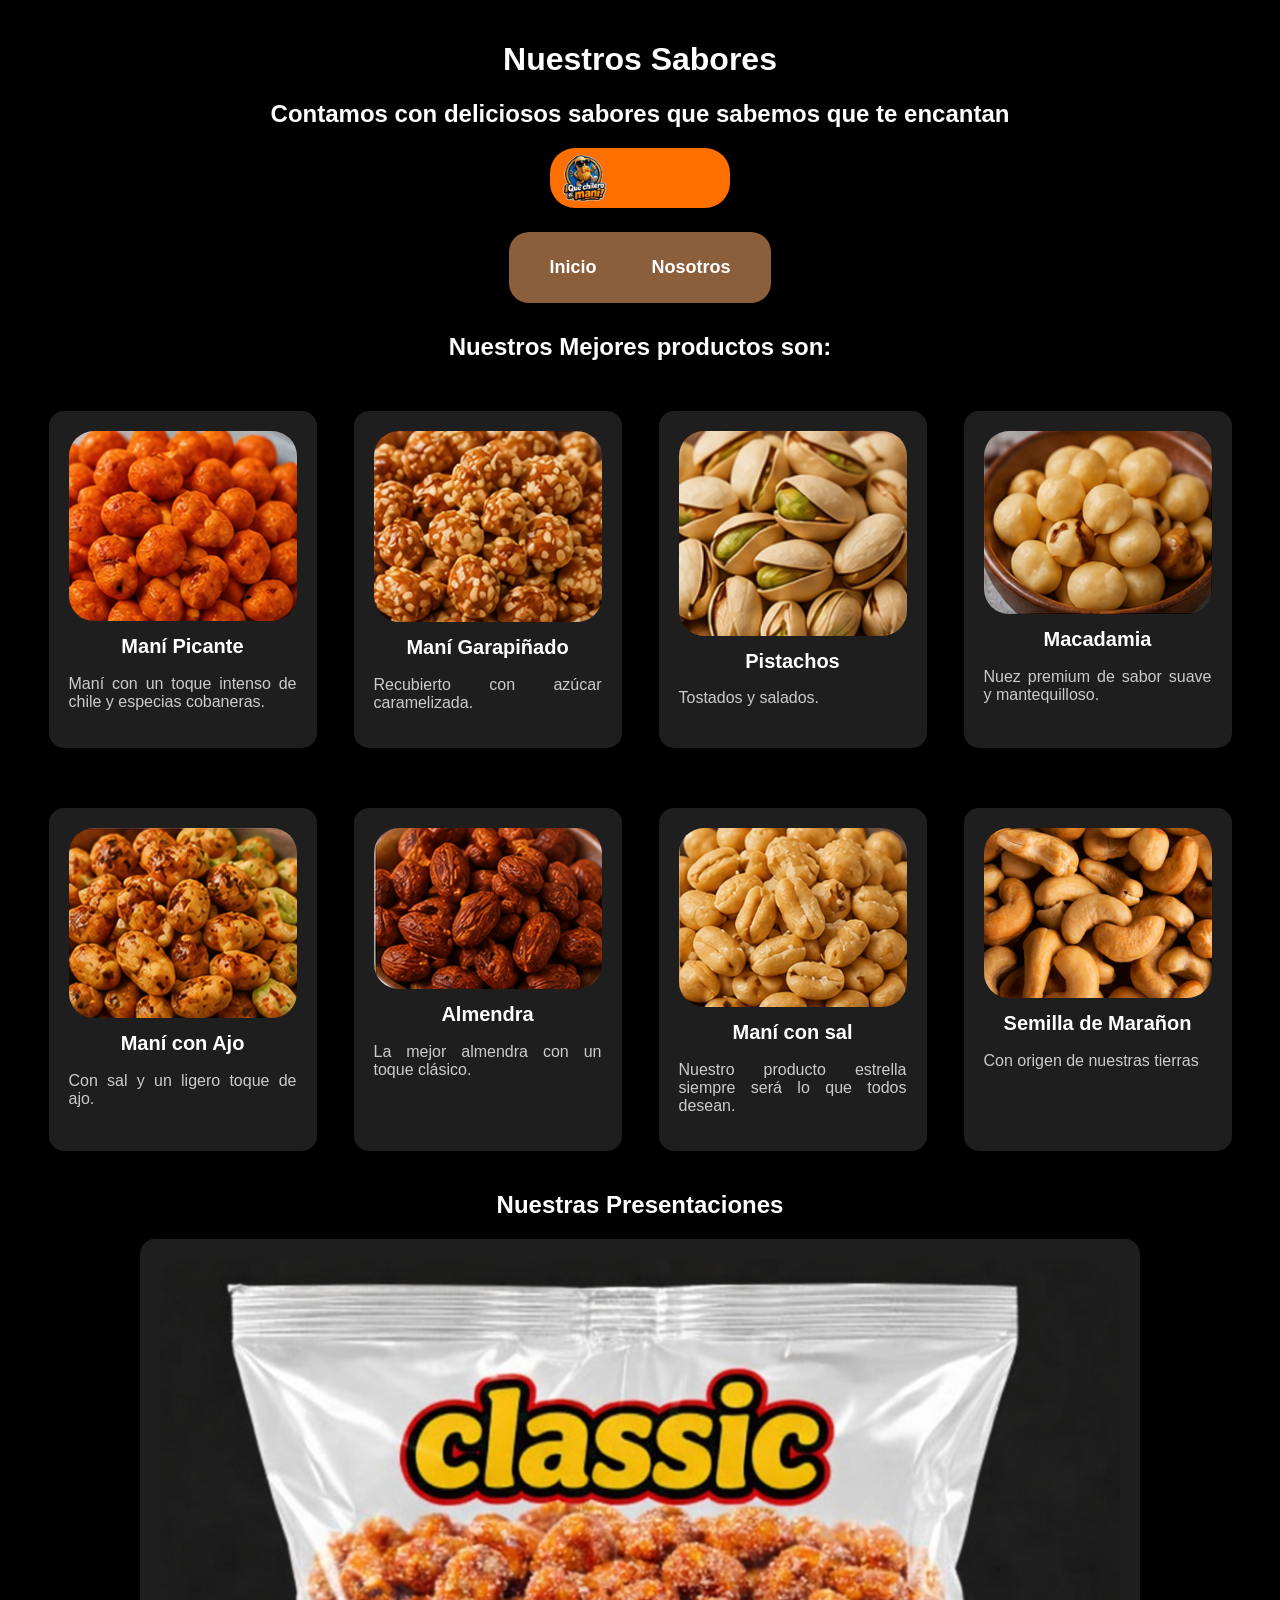
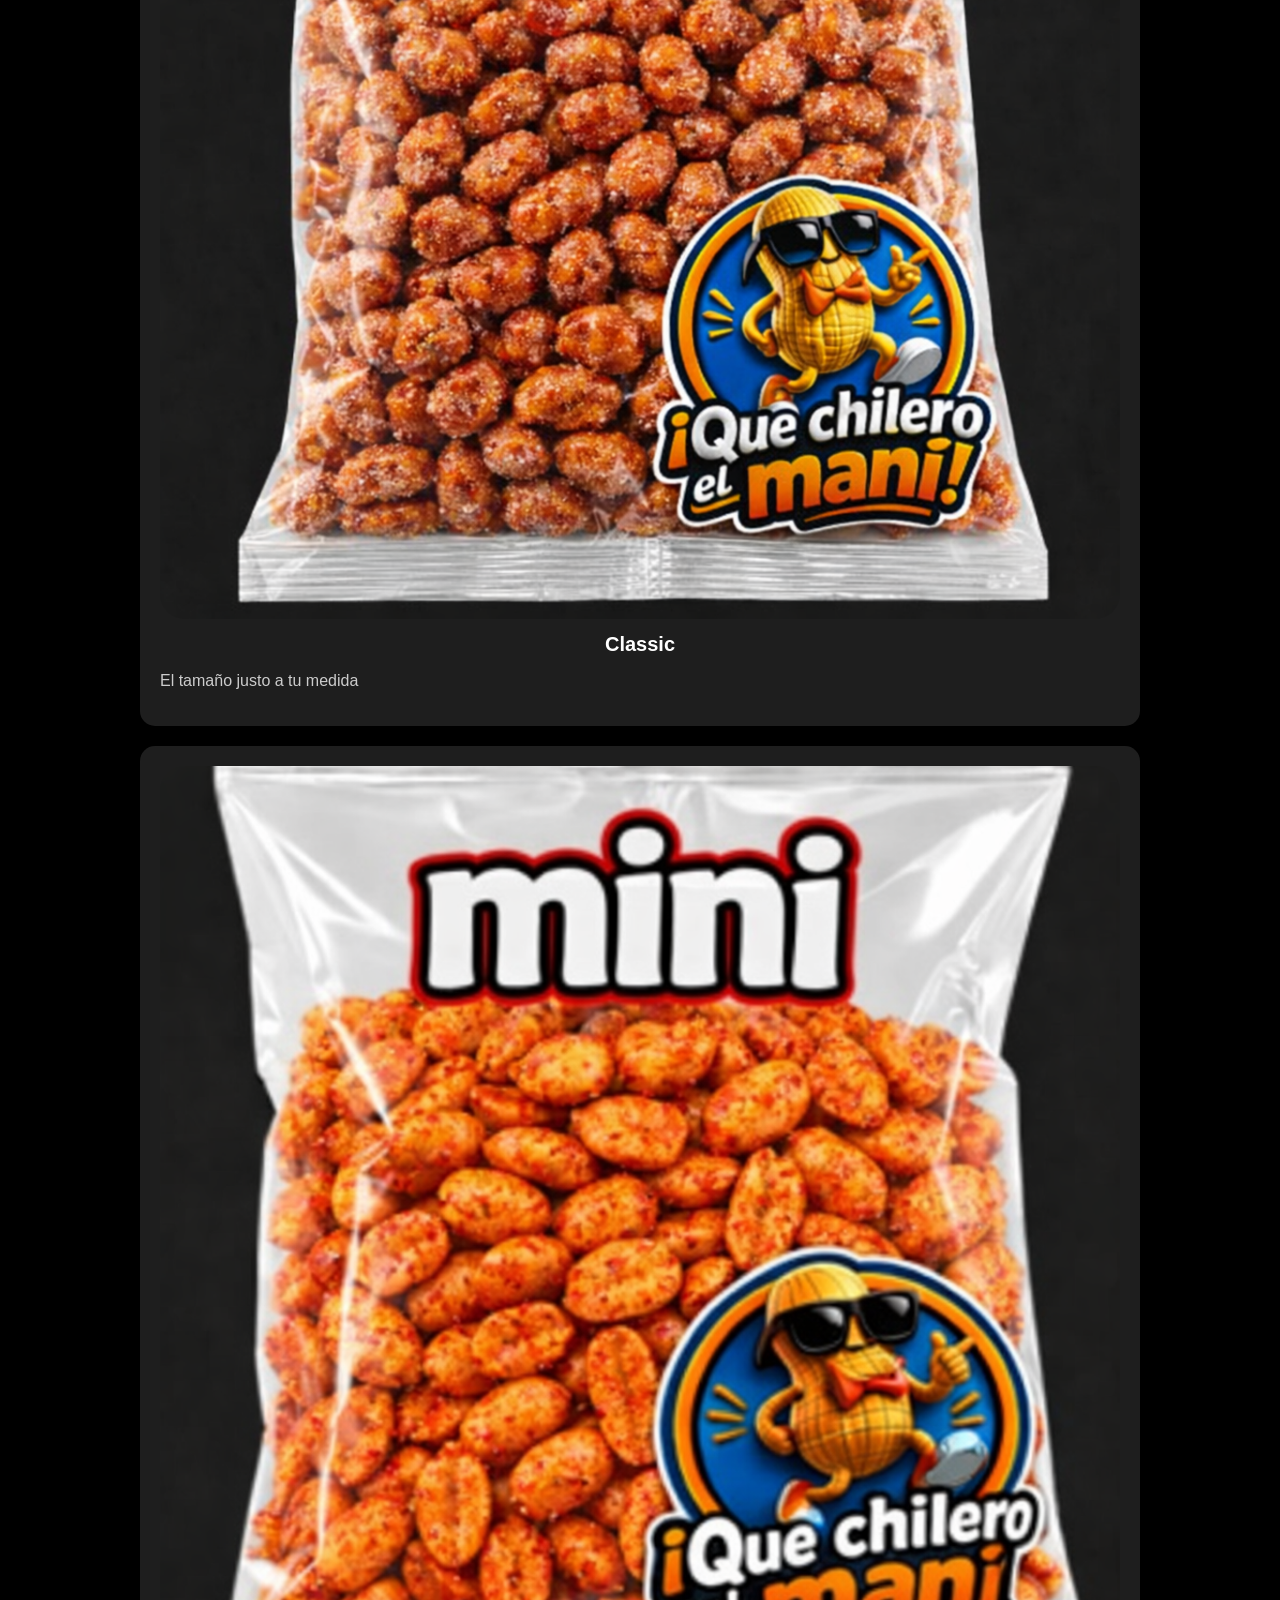
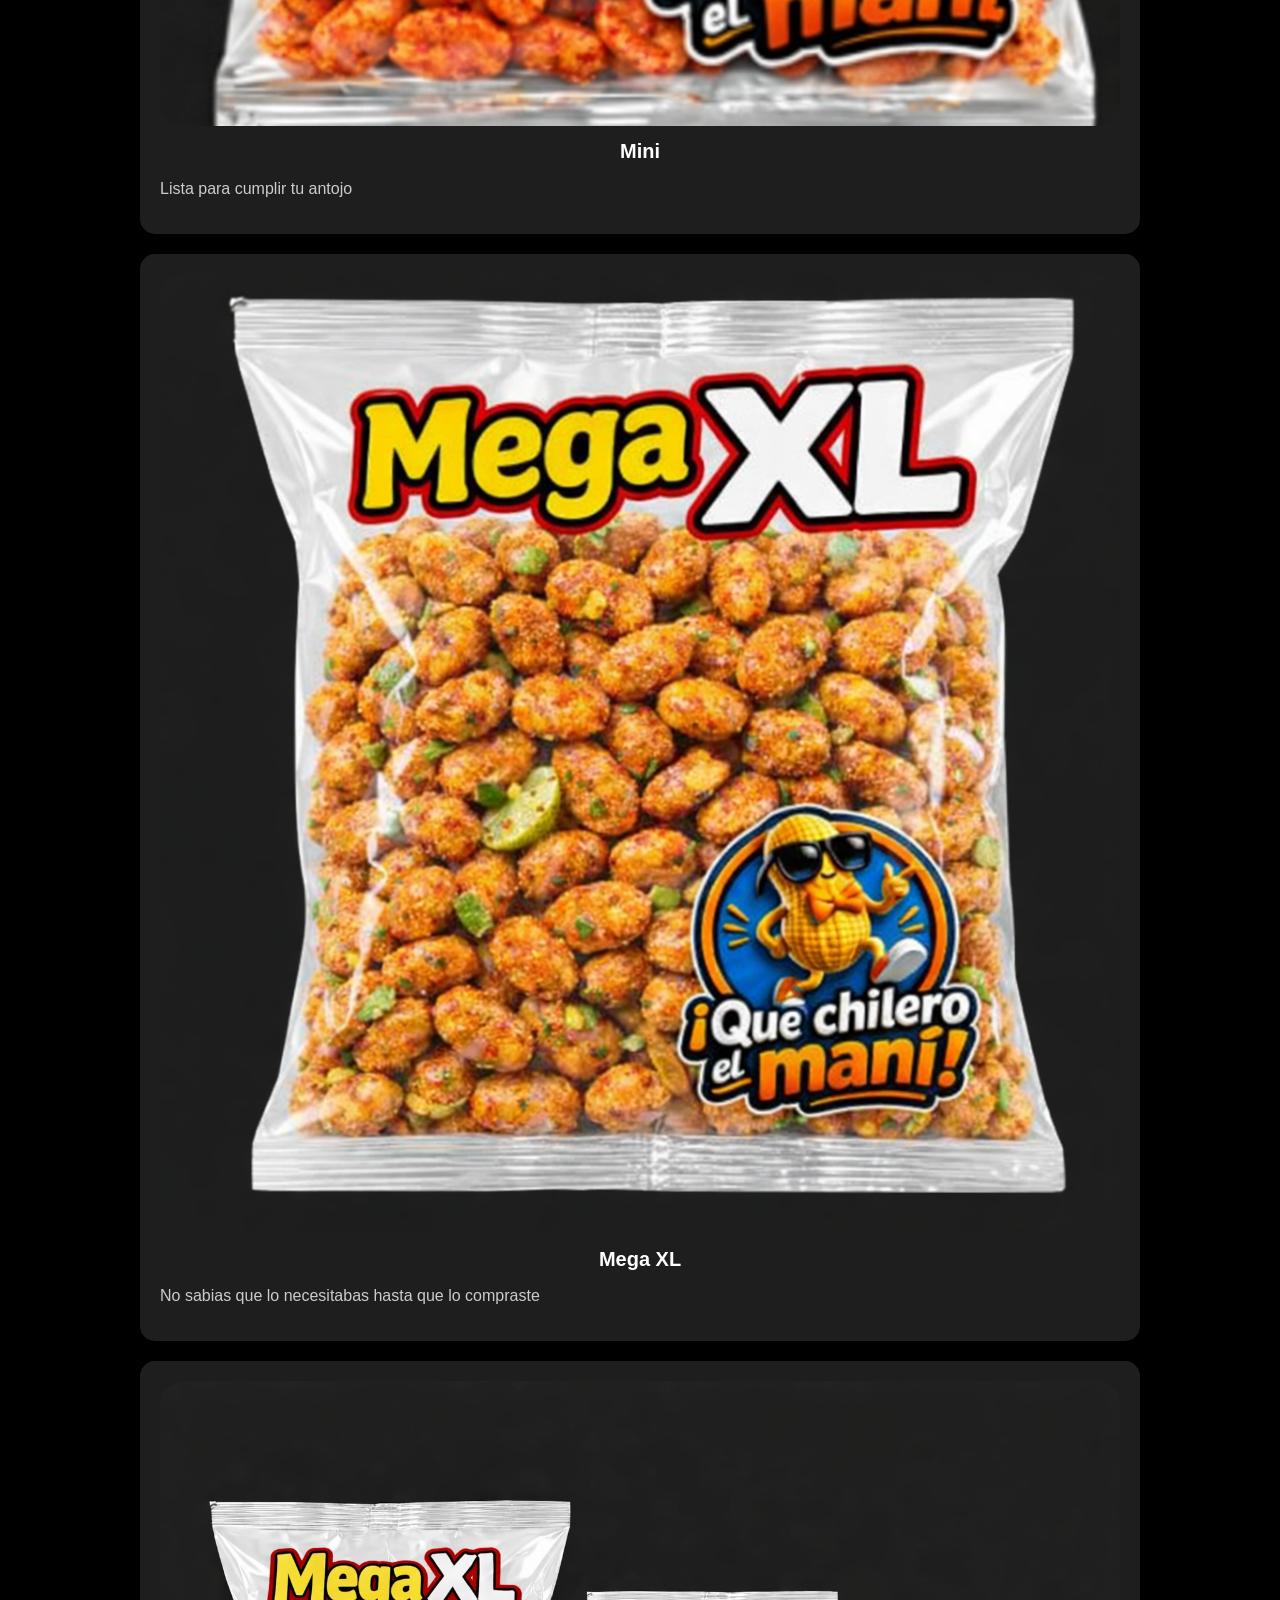
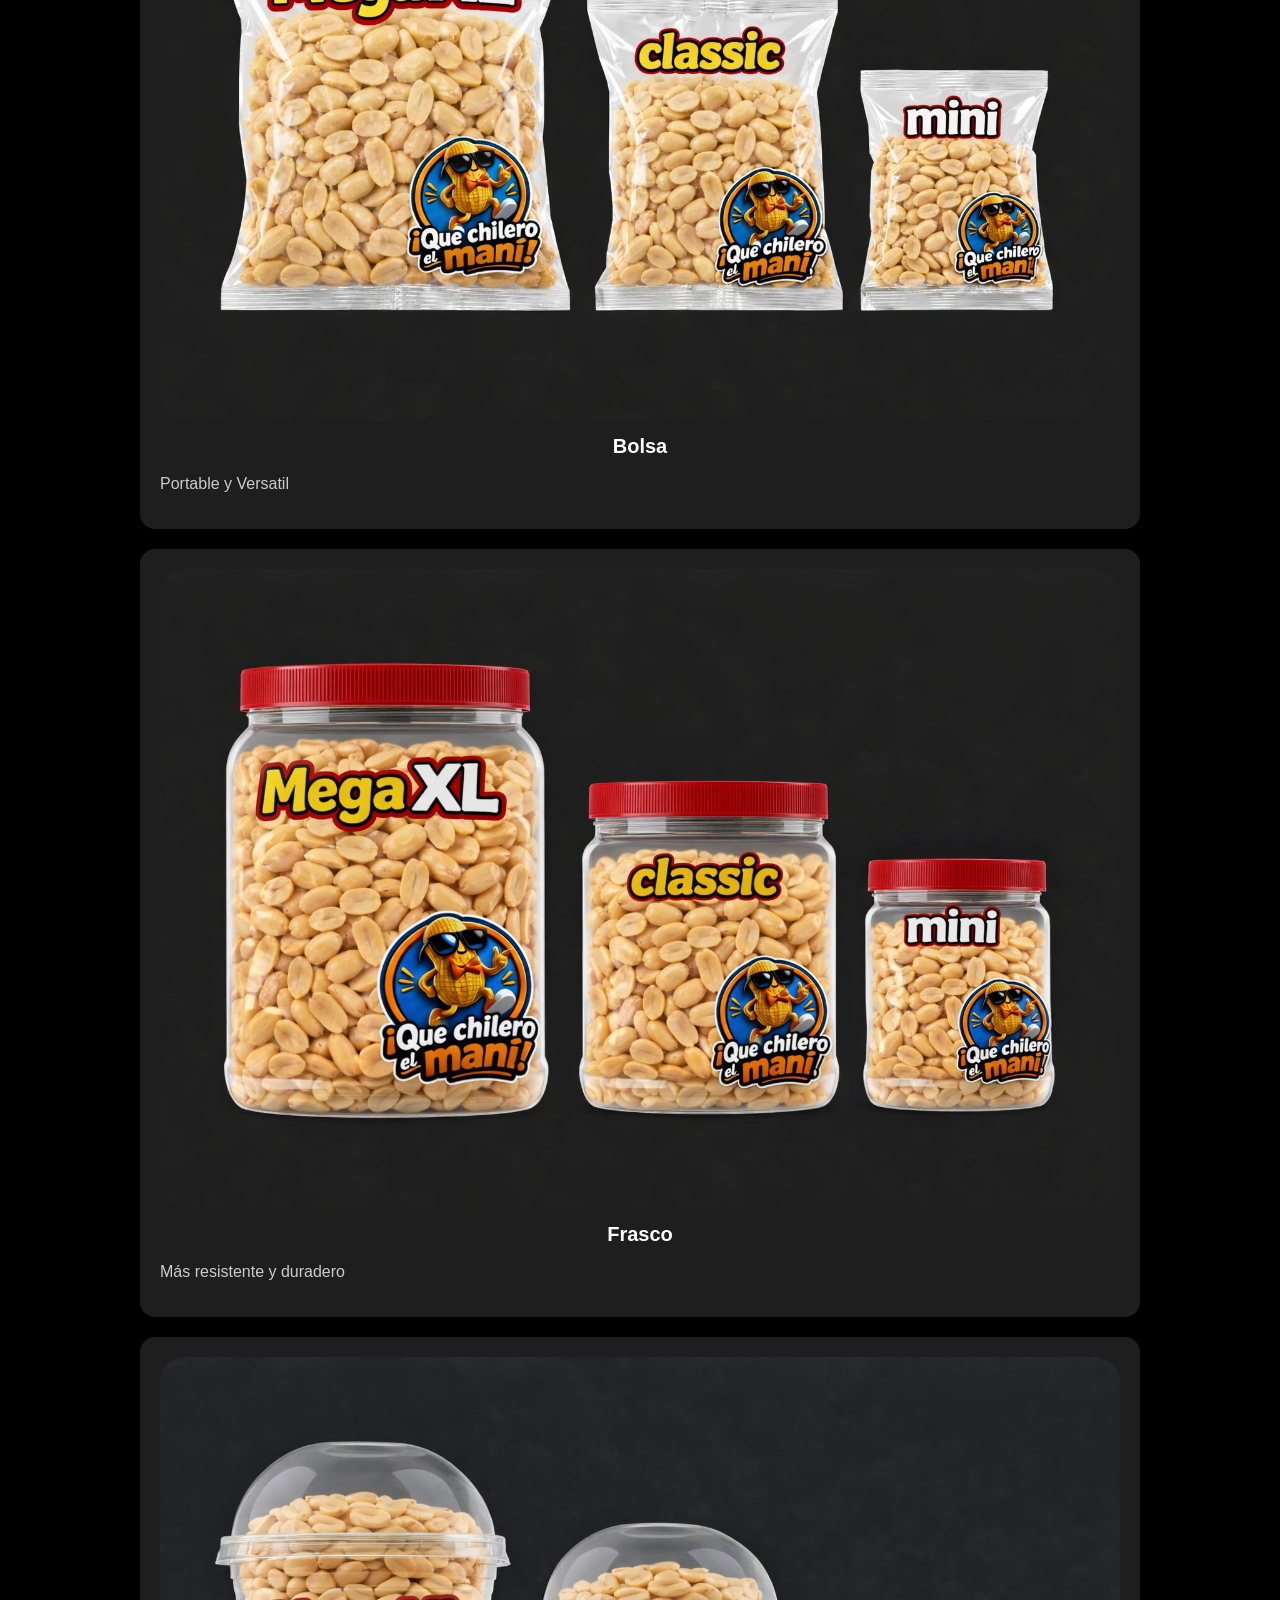
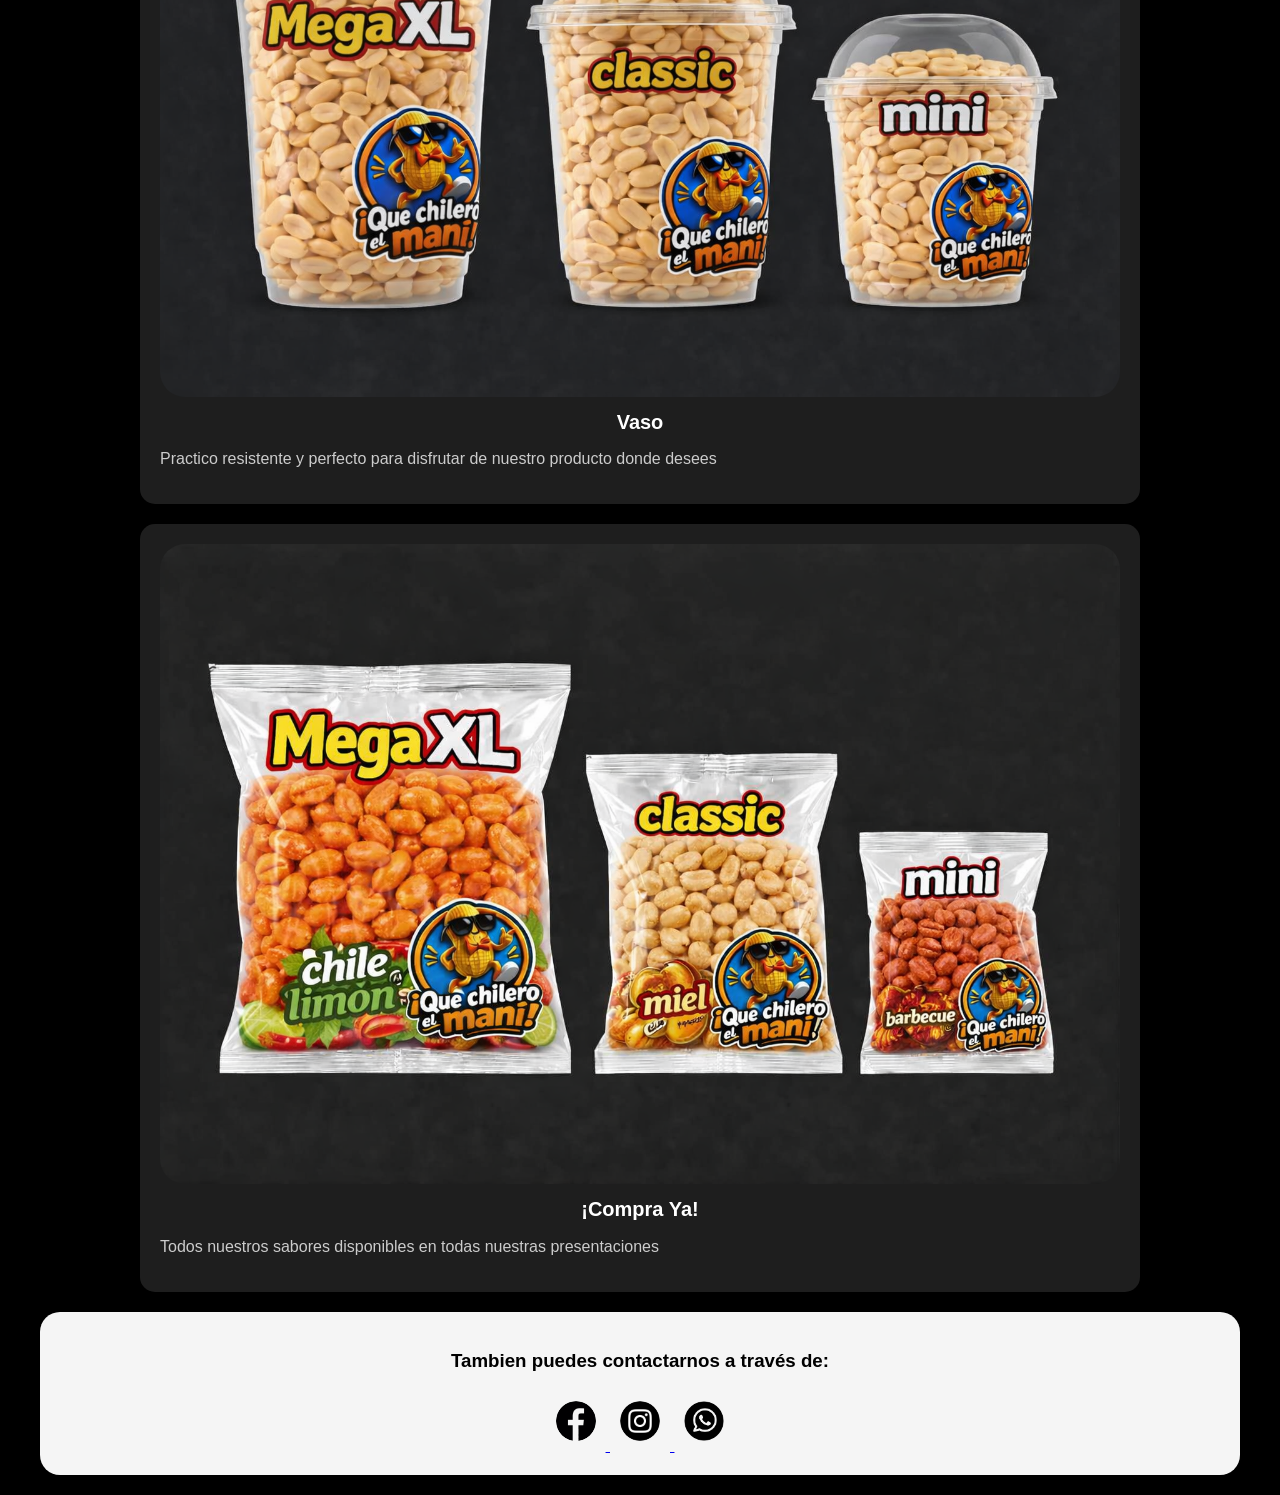
==== commit e1c8896d: "Update Catalogo_JDAH.html" ====
--- a/Catalogo_JDAH.html
+++ b/Catalogo_JDAH.html
@@ -87,7 +87,7 @@
         </article>
 
         <article class="producto">
-          <img src="Megaxlm.png" alt="Pistachos">
+          <img src="elmasgrande.png" alt="Pistachos">
           <h2>Mega XL</h2>
           <p>No sabias que lo necesitabas hasta que lo compraste</p>
         </article>
